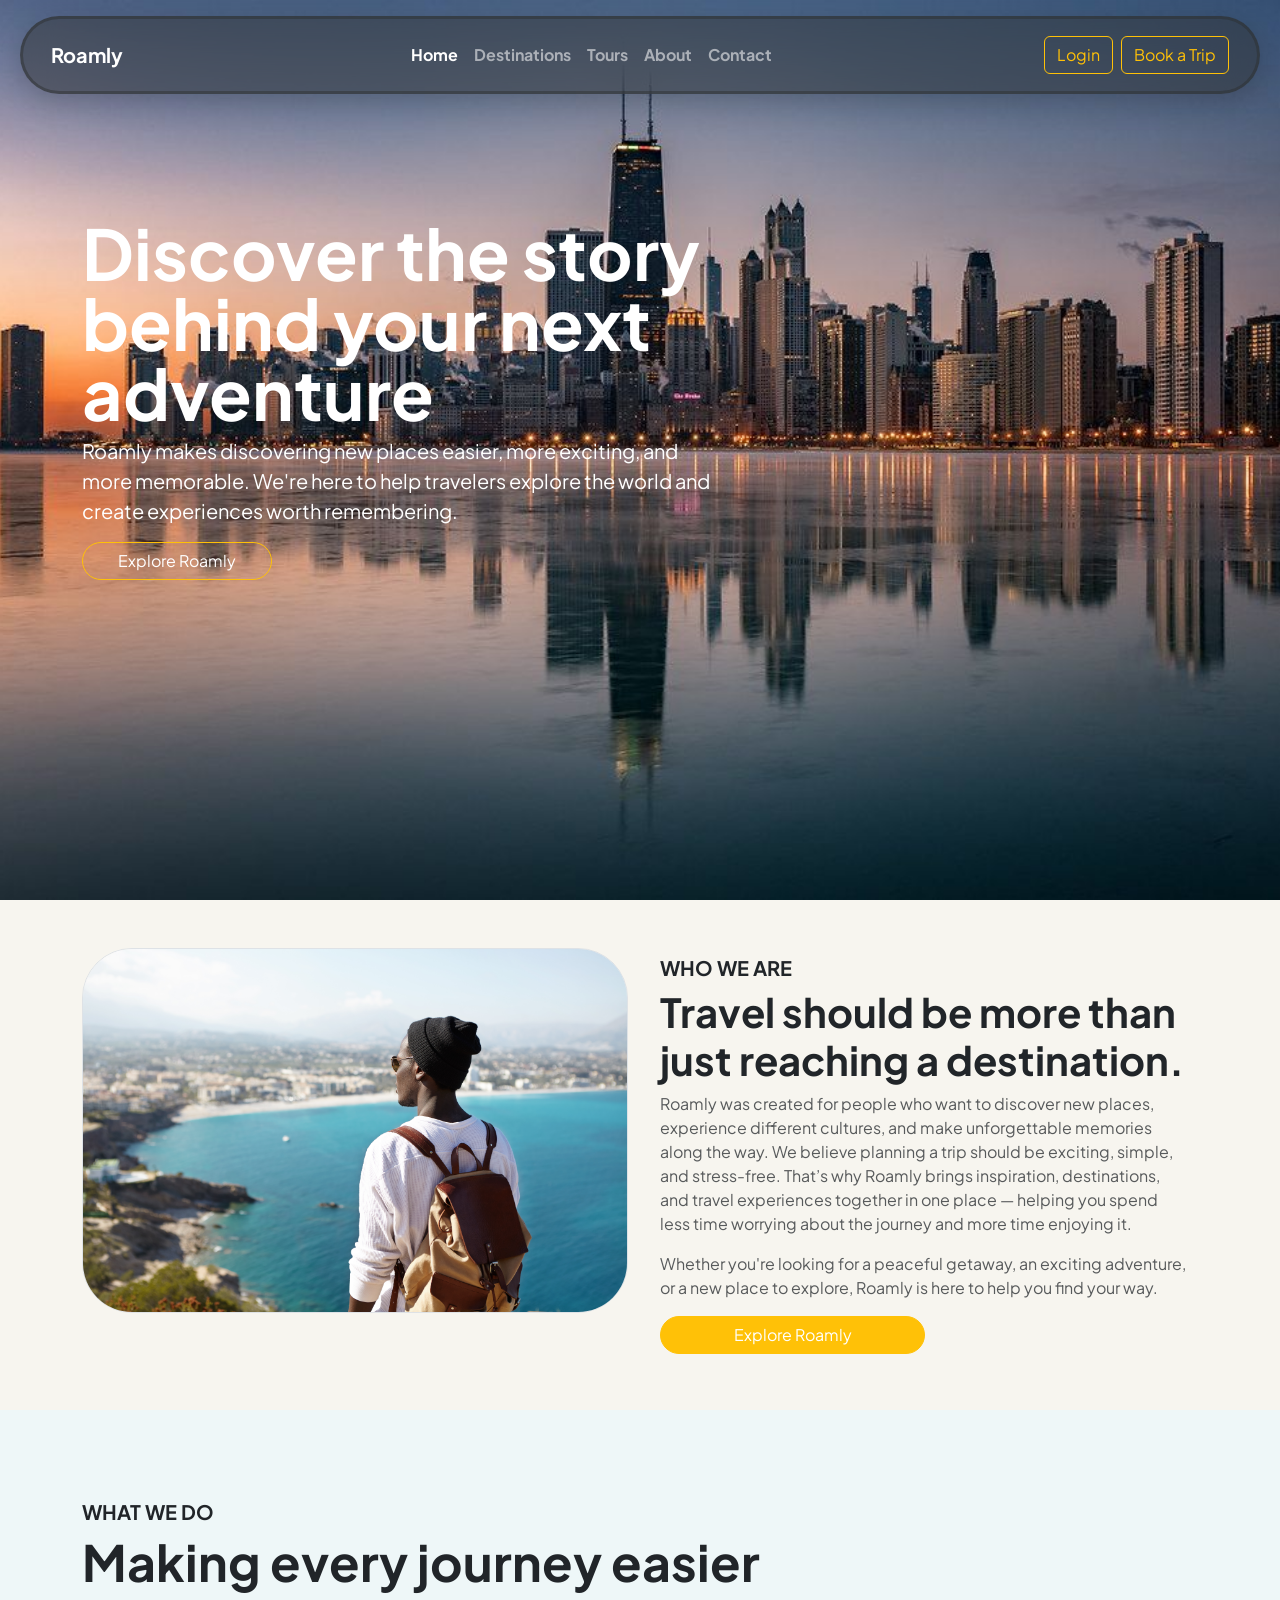
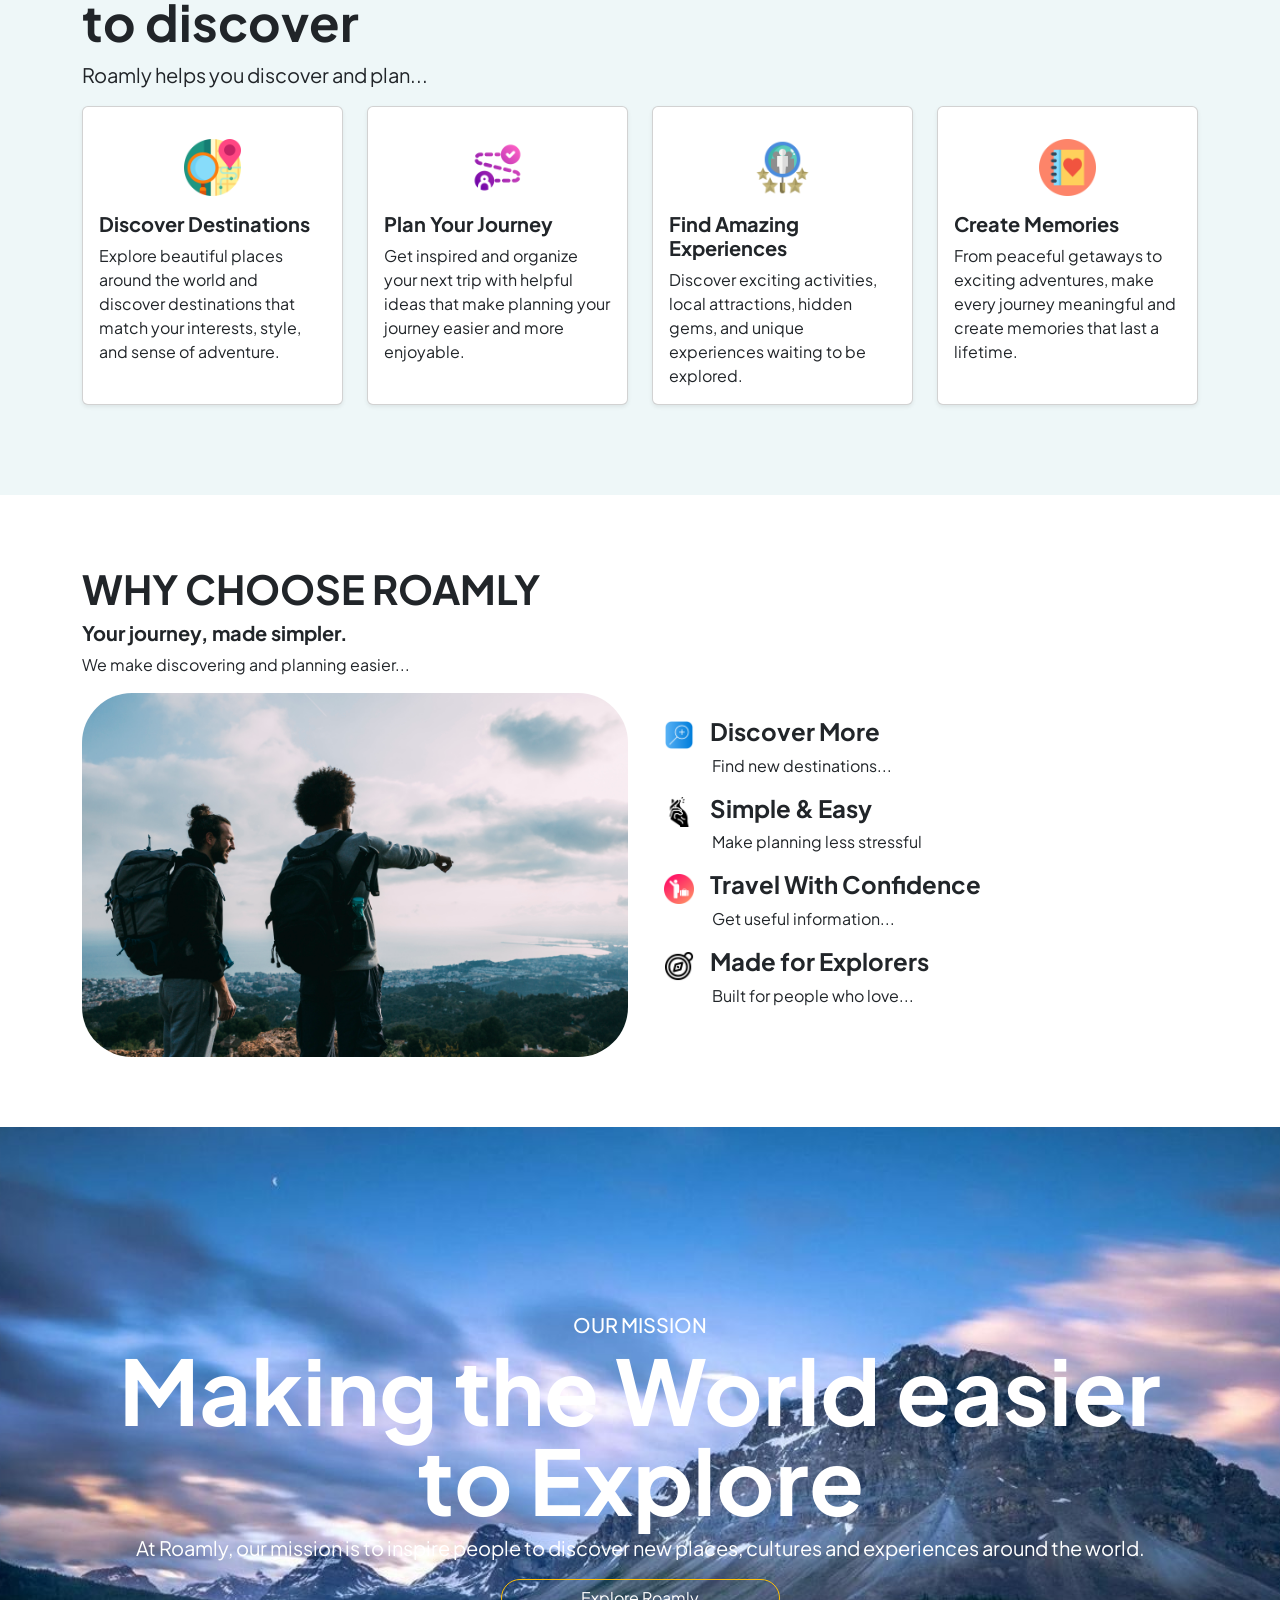
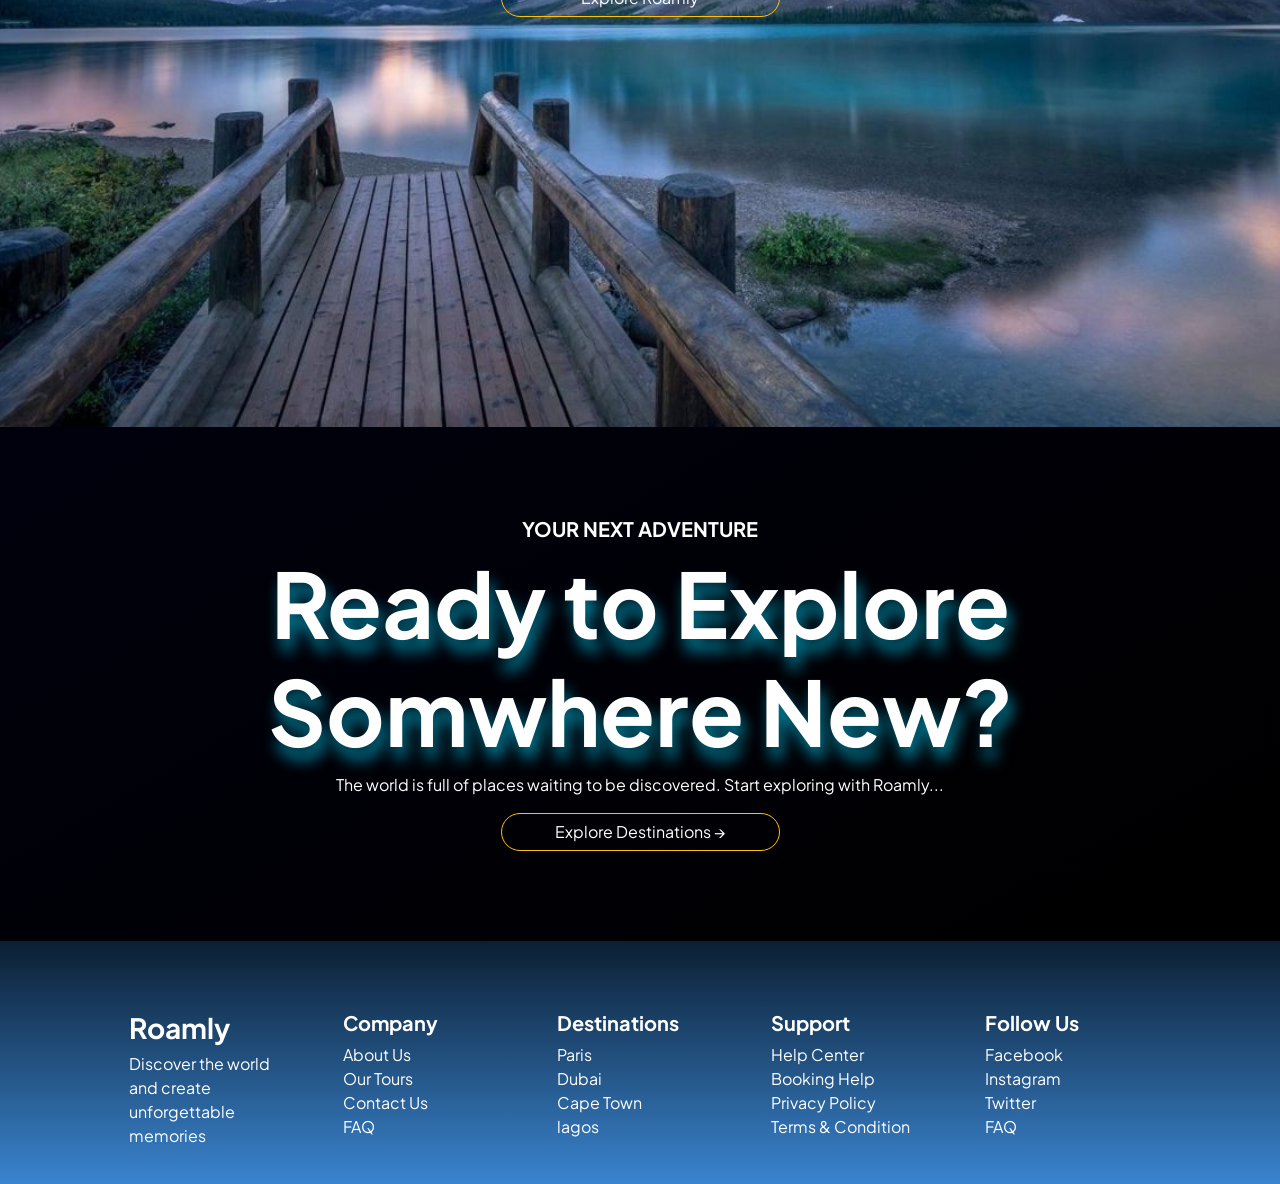
==== about.html @ cf3f0b81 "I am building Roamly" ====
<!doctype html>
<html lang="en">
  <head>
<meta charset="utf-8">
    <meta name="viewport" content="width=device-width, initial-scale=1">
    <link href="https://cdn.jsdelivr.net/npm/bootstrap@5.0.2/dist/css/bootstrap.min.css" rel="stylesheet" integrity="sha384-EVSTQN3/azprG1Anm3QDgpJLIm9Nao0Yz1ztcQTwFspd3yD65VohhpuuCOmLASjC" crossorigin="anonymous">
    <link href="https://fonts.googleapis.com/css2?family=Plus+Jakarta+Sans:wght@400;500;600;700;800&display=swap" rel="stylesheet">
    <link rel="stylesheet" href="https://cdn.jsdelivr.net/npm/bootstrap-icons@1.11.3/font/bootstrap-icons.min.css">
    <link rel="stylesheet" href="about.css">
    <title>Hello, world!</title>
  </head>
  <body>
   <nav class="navbar navbar-expand-lg navbar-dark fixed-top navbar-animate rounded-pill p-3 mt-3">
  <div class="container-fluid">
    <a class="navbar-brand fw-bold" href="index.html">Roamly</a>
    <button class="navbar-toggler" type="button" data-bs-toggle="collapse" data-bs-target="#navbarScroll" aria-controls="navbarScroll" aria-expanded="false" aria-label="Toggle navigation">
      <span class="navbar-toggler-icon"></span>
    </button>
    <div class="collapse navbar-collapse" id="navbarScroll">
      <ul class="navbar-nav mx-auto my-2 my-lg-0 navbar-nav-scroll" style="--bs-scroll-height: 100px;">
        <li class="nav-item">
          <a class="nav-link active fw-bold" aria-current="page" href="index.html">Home</a>
        </li>
        <li class="nav-item">
          <a class="nav-link fw-bold" href="destination.html">Destinations</a>
        </li>
         <li class="nav-item">
          <a class="nav-link fw-bold" href="tours.html">Tours</a>
        </li>
         <li class="nav-item">
          <a class="nav-link fw-bold" href="about.html">About</a>
        </li>
         <li class="nav-item">
          <a class="nav-link fw-bold" href="contact.html">Contact</a>
        </li>
      </ul>
      <form class="d-flex gap-2">
        <button class="btn btn-outline-warning" type="submit"><a href="login.html" class="text-decoration-none text-warning">Login</a></button>
        <button class="btn btn-outline-warning" type="submit"><a href="book.html" class="text-decoration-none text-warning">Book a Trip</a></button>
      </form>
    </div>
  </div>
</nav>

<main class="hero">
  <div class="container">
    <div class="row">
      <div class="col-lg-7">
        <div class="mt-5 hero-top">
          <h1 class="text-white fw-bold lh-1">Discover the story behind your next adventure</h1>
          <p class="fs-5 text-white">Roamly makes discovering new places easier, more exciting, and more memorable. We're here to help travelers 
            explore the world and create experiences worth remembering.</p>
          <button type="submit" class="btn rounded-pill text-white btn-outline-warning">Explore Roamly</button>
          </div>
      </div>
    </div>
  </div>
</main>

<section class="who">
<div class="container">
  <div class="row">
    <div class="col-lg-6 col-md-6 col-12">
      <div>
        <img src="images/ocean.jpg" alt="" srcset="" class="img-fluid mt-5 border">
      </div>
    </div>
    <div class="col-lg-6 col-md-6 col-12 py-5">
      <div class="p-2">
        <h5 class="fw-bold">WHO WE ARE</h5>
        <h1 class="fw-bold">Travel should be more than just reaching a destination.</h1>
        <p class="text-muted">Roamly was created for people who want to discover new places, experience different cultures, and make unforgettable memories along the way.
We believe planning a trip should be exciting, simple, and stress-free. That’s why Roamly brings inspiration, destinations, 
and travel experiences together in one place — helping you spend less time worrying about the journey and more time enjoying it.</p>
<p class="text-muted">Whether you're looking for a peaceful getaway, an exciting adventure, or a new place to explore, 
  Roamly is here to help you find your way.</p>
  <button type="button" class="btn rounded-pill bg-warning text-white w-50 btn-outline-warning">Explore Roamly</button>
      </div>
    </div>
  </div>
</div>
</section>


<section class="we">
<div class="container">
  <h5 class="fw-bold">WHAT WE DO</h5>
  <h1 class="fw-bold">Making every journey easier<br> to discover</h1>
  <p class="fs-5">Roamly helps you discover and plan...</p>
  <div class="row">
    <div class="col-lg-3 col-md-6 col-12">
       <div class="card h-100 shadow-sm">
      <div class="card-body">
        <div class="text-center fs-2">
          <img src="images/excursion_720107.png" alt="" srcset="" class="w-25 img-fluid m-3">
        </div>
        <h5 class="card-title fw-bold">Discover Destinations</h5>
        <p class="card-text">Explore beautiful places around the world and discover destinations that match your interests, style, and sense of adventure.</p>
      </div>
    </div>
    </div>
    <div class="col-lg-3 col-md-6 col-12">
       <div class="card h-100 shadow-sm">
      <div class="card-body">
        <div class="text-center fs-2">
          <img src="images/customer-journey_13975675.png" alt="" srcset="" class="w-25 img-fluid m-3">
        </div>
        <h5 class="card-title fw-bold">Plan Your Journey</h5>
        <p class="card-text">Get inspired and organize your next trip with helpful ideas that make planning your journey easier and more enjoyable.</p>
      </div>
    </div>
    </div>
    <div class="col-lg-3 col-md-6 col-12">
       <div class="card h-100 shadow-sm">
      <div class="card-body">
        <div class="text-center fs-2">
          <img src="images/market_14148813.png" alt="" srcset="" class="w-25 img-fluid m-3">
        </div>
        <h5 class="card-title fw-bold">Find Amazing Experiences</h5>
        <p class="card-text">Discover exciting activities, local attractions, hidden gems, and unique experiences waiting to be explored.</p>
      </div>
    </div>
    </div>
    <div class="col-lg-3 col-md-6 col-12">
       <div class="card h-100 shadow-sm">
      <div class="card-body">
        <div class="text-center fs-2">
          <img src="images/agenda_233920.png" alt="" srcset="" class="w-25 img-fluid m-3">
        </div>
        <h5 class="card-title fw-bold">Create Memories</h5>
        <p class="card-text">From peaceful getaways to exciting adventures, make every journey meaningful and create memories that last a lifetime.</p>
      </div>
    </div>
    </div>
  </div>
</div>
</section>


<section class="why">
<div class="container">
  <div class="text-left">
    <h1 class="fw-bold">WHY CHOOSE ROAMLY</h1>
    <h5 class="fs-5 fw-bold">Your journey, made simpler.</h5>
    <p>We make discovering and planning easier...</p>
  </div>
  <div class="row">
    <div class="col-lg-6 col-md-6 col-12 hike">
      <div>
        <img src="images/two-friends-hiking-together.jpg" alt="Travel Image" srcset="" class="img-fluid">
      </div>
    </div>
    <div class="col-lg-6 col-md-6 col-12 icon p-4">
      <div>
        <div>
          <div class="d-flex align-items-center gap-3">
            <img src="images/zoom_5956166.png" alt="" srcset="" class="img-fluid">
            <h4 class="fw-bold">Discover More</h4>
          </div>
          <p class="px-5">Find new destinations...</p>
        </div>
        <div>
          <div class="d-flex align-items-center gap-3">
            <img src="images/click_1093355.png" alt="" srcset="" class="img-fluid">
            <h4 class="fw-bold">Simple & Easy</h4>
          </div>
          <p class="px-5">Make planning less stressful</p>
        </div>
        <div>
          <div class="d-flex align-items-center gap-3">
            <img src="images/passenger_12315086.png" alt="" srcset="" class="img-fluid">
            <h4 class="fw-bold">Travel With Confidence</h4>
          </div>
          <p class="px-5">Get useful information...</p>
        </div>
        <div>
          <div class="d-flex align-items-center gap-3">
            <img src="images/compass_11941474.png" alt="" srcset="" class="img-fluid">
            <h4 class="fw-bold">Made for Explorers</h4>
          </div>
          <p class="px-5">Built for people who love...</p>
        </div>
      </div>
    </div>
  </div>
</div>
</section>


<section class="mission py-5">
  <div class="container py-5">
    <div class="text-center text-white mission-content">
  <h5>OUR MISSION</h5>
  <h1 class="fw-bold lh-1">Making the World easier to Explore</h1>
  <p class="fs-5">At Roamly, our mission is to inspire people
     to discover new places, cultures and experiences
     around the world.</p>
    <button type="submit" class="btn rounded-pill w-25 text-white btn-outline-warning">Explore Roamly</button>
</div>
  </div>
  </section>

  <section class="adventure">
<div class="container">
  <div class="adventure-content text-center">
    <h5 class="text-white fw-bold">YOUR NEXT ADVENTURE</h5>
    <h1 class="text-white fw-bold">Ready to Explore<br> Somwhere New?</h1>
    <p class="text-white">The world is full of places waiting to be discovered. Start exploring with Roamly...</p>
        <button type="submit" class="btn rounded-pill w-25 text-white btn-outline-warning">Explore Destinations →</button>
  </div>
</div>
  </section>

  <footer class="footer">
  <div class="container">
    <div class="row d-flex justify-content-center gap-4">
      <div class="col-lg-2 col-12">
        <div>
          <h3 class="fw-bold">Roamly</h3>
          <p>Discover the world and create unforgettable memories</p>
        </div>
      </div>
      <div class="col-lg-2 col-12">
        <div>
            <h5 class="fw-bold">Company</h5>
            <div>
              <ul class="list-unstyled">
                <li><a href="#" class="text-decoration-none text-white">About Us</a></li>
                <li><a href="#" class="text-decoration-none text-white">Our Tours</a></li>
                <li><a href="#" class="text-decoration-none text-white">Contact Us</a></li>
                <li><a href="#" class="text-decoration-none text-white">FAQ</a></li>
              </ul>
            </div>
        </div>
      </div>
      <div class="col-lg-2 col-12">
        <div>
          <h5 class="fw-bold">Destinations</h5>
           <div>
              <ul class="list-unstyled">
                <li><a href="#" class="text-decoration-none text-white">Paris</a></li>
                <li><a href="#" class="text-decoration-none text-white">Dubai</a></li>
                <li><a href="#" class="text-decoration-none text-white">Cape Town</a></li>
                <li><a href="#" class="text-decoration-none text-white">lagos</a></li>
              </ul>
            </div>
        </div>
      </div>
      <div class="col-lg-2 col-12">
        <div>
          <h5 class="fw-bold">Support</h5>
           <div>
              <ul class="list-unstyled">
                <li><a href="#" class="text-decoration-none text-white">Help Center</a></li>
                <li><a href="#" class="text-decoration-none text-white">Booking Help</a></li>
                <li><a href="#" class="text-decoration-none text-white">Privacy Policy</a></li>
                <li><a href="#" class="text-decoration-none text-white">Terms & Condition</a></li>
              </ul>
            </div>
        </div>
      </div>
      <div class="col-lg-2 col-12">
        <div>
          <h5 class="fw-bold">Follow Us</h5>
           <div>
              <ul class="list-unstyled">
                <li><a href="#" class="text-decoration-none text-white">Facebook</a></li>
                <li><a href="#" class="text-decoration-none text-white">Instagram</a></li>
                <li><a href="#" class="text-decoration-none text-white">Twitter</a></li>
                <li><a href="#" class="text-decoration-none text-white">FAQ</a></li>
              </ul>
            </div>
        </div>
      </div>
    </div>
  </div>
</footer>

    <script src="https://cdn.jsdelivr.net/npm/bootstrap@5.0.2/dist/js/bootstrap.bundle.min.js" integrity="sha384-MrcW6ZMFYlzcLA8Nl+NtUVF0sA7MsXsP1UyJoMp4YLEuNSfAP+JcXn/tWtIaxVXM" crossorigin="anonymous"></script>

  </body>
</html>
---- about.css ----
* {
    margin: 0;
    padding: 0;
    box-sizing: border-box;
    font-family: "Plus Jakarta Sans", sans-serif;
}
.navbar {
    right: 20px;
    left: 20px;
    background-color: rgba(45, 47, 48, 0.475);
    backdrop-filter: blur(20px);
    filter: contrast(50px);
    box-shadow: 0 8px 30px rgba(0, 0, 0, 0.2);
    border: 3px solid rgba(45, 47, 48, 0.475);
}
.navbar .nav-link:hover {
    color: #ffc107 !important;
    transform: scale(1.05);
}
.navbar .navbar-brand:hover {
    color: #ffc107 !important;
    transform: scale(1.05);
}
.navbar .btn:hover {
    transform: translateY(-8px);
}
.navbar .btn {
    transition: all 3s ease;
}
.hero {
    background-image: url(images/for.jpg);
    background-position: center;
    background-repeat: no-repeat;
    background-size: cover;
    object-fit: cover;
    height: 100vh;;
}
.hero h1 {
    font-size: 70px;
}
.hero-top {
    padding-top: 170px;
}
.hero .btn {
    width: 190px;
}
.who {
    background: #F7F5EF;
background: linear-gradient(330deg, rgba(247, 245, 239, 1) 3%, rgba(247, 245, 239, 1) 64%, rgba(247, 245, 239, 1) 100%);
}
.who img {
    border-radius: 50px;
}
.who img:hover {
    filter: sepia(2);
    transition: all 3s ease;
}
.we {
padding: 90px 0px;
background: #EEF7F8;
background: linear-gradient(330deg, rgba(238, 247, 248, 1) 3%, rgba(238, 247, 248, 1) 100%);
}
.we img:hover {
    filter: grayscale(1);
    transition: all 2s ease;
}
.we h1 {
    font-size: 50px;
}
.why {
    padding: 70px 0px;
}
.icon img {
    width: auto;
    height: 30px;
}
.icon img:hover {
    filter: grayscale(1);
    transition: all 2s ease;
}
.hike img {
    border-radius: 50px;
}
.mission {
     background-image: url(images/mission.jpg);
    background-position: center;
    background-repeat: no-repeat;
    background-size: cover;
    object-fit: cover;
    height: 100vh;
}
.mission h1 {
    font-size: 90px;
}
 
.mission-content {
    padding-top: 90px;
}
.adventure {
 background: #000000;
background: linear-gradient(330deg, rgba(0, 0, 0, 1) 0%, rgba(0, 1, 13, 1) 100%);;
}
.adventure-content {
    padding: 90px 0px;
}
.adventure h1 {
    font-size: 90px;
     text-shadow: 4px 12px 15px rgba(0, 180, 216, 0.7);
}
.footer {
   padding: 70px 0 20px;
   background: #3a84cf;
background: linear-gradient(0deg, rgba(58, 132, 207, 1) 0%, rgba(11, 31, 51, 1) 100%);
color: #FFFFFF;
}
.footer a:hover {
    color: white;
}
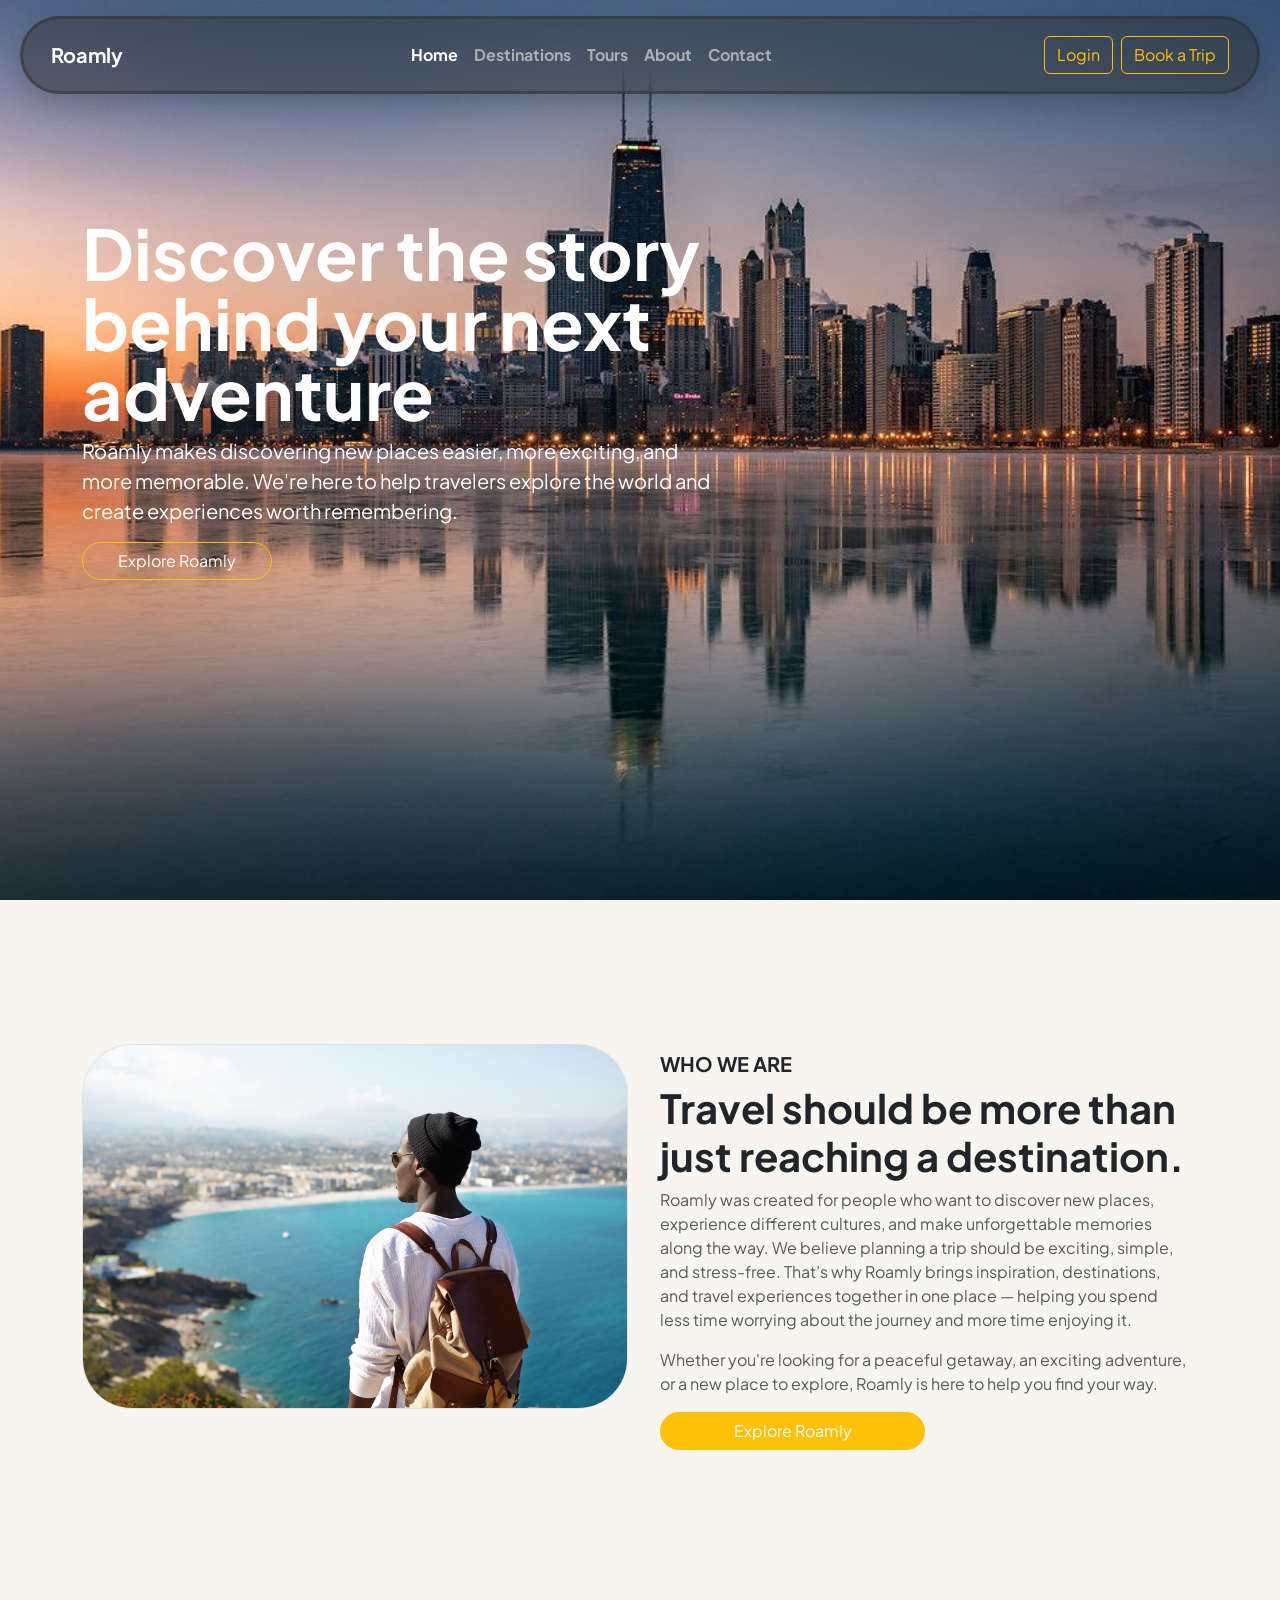
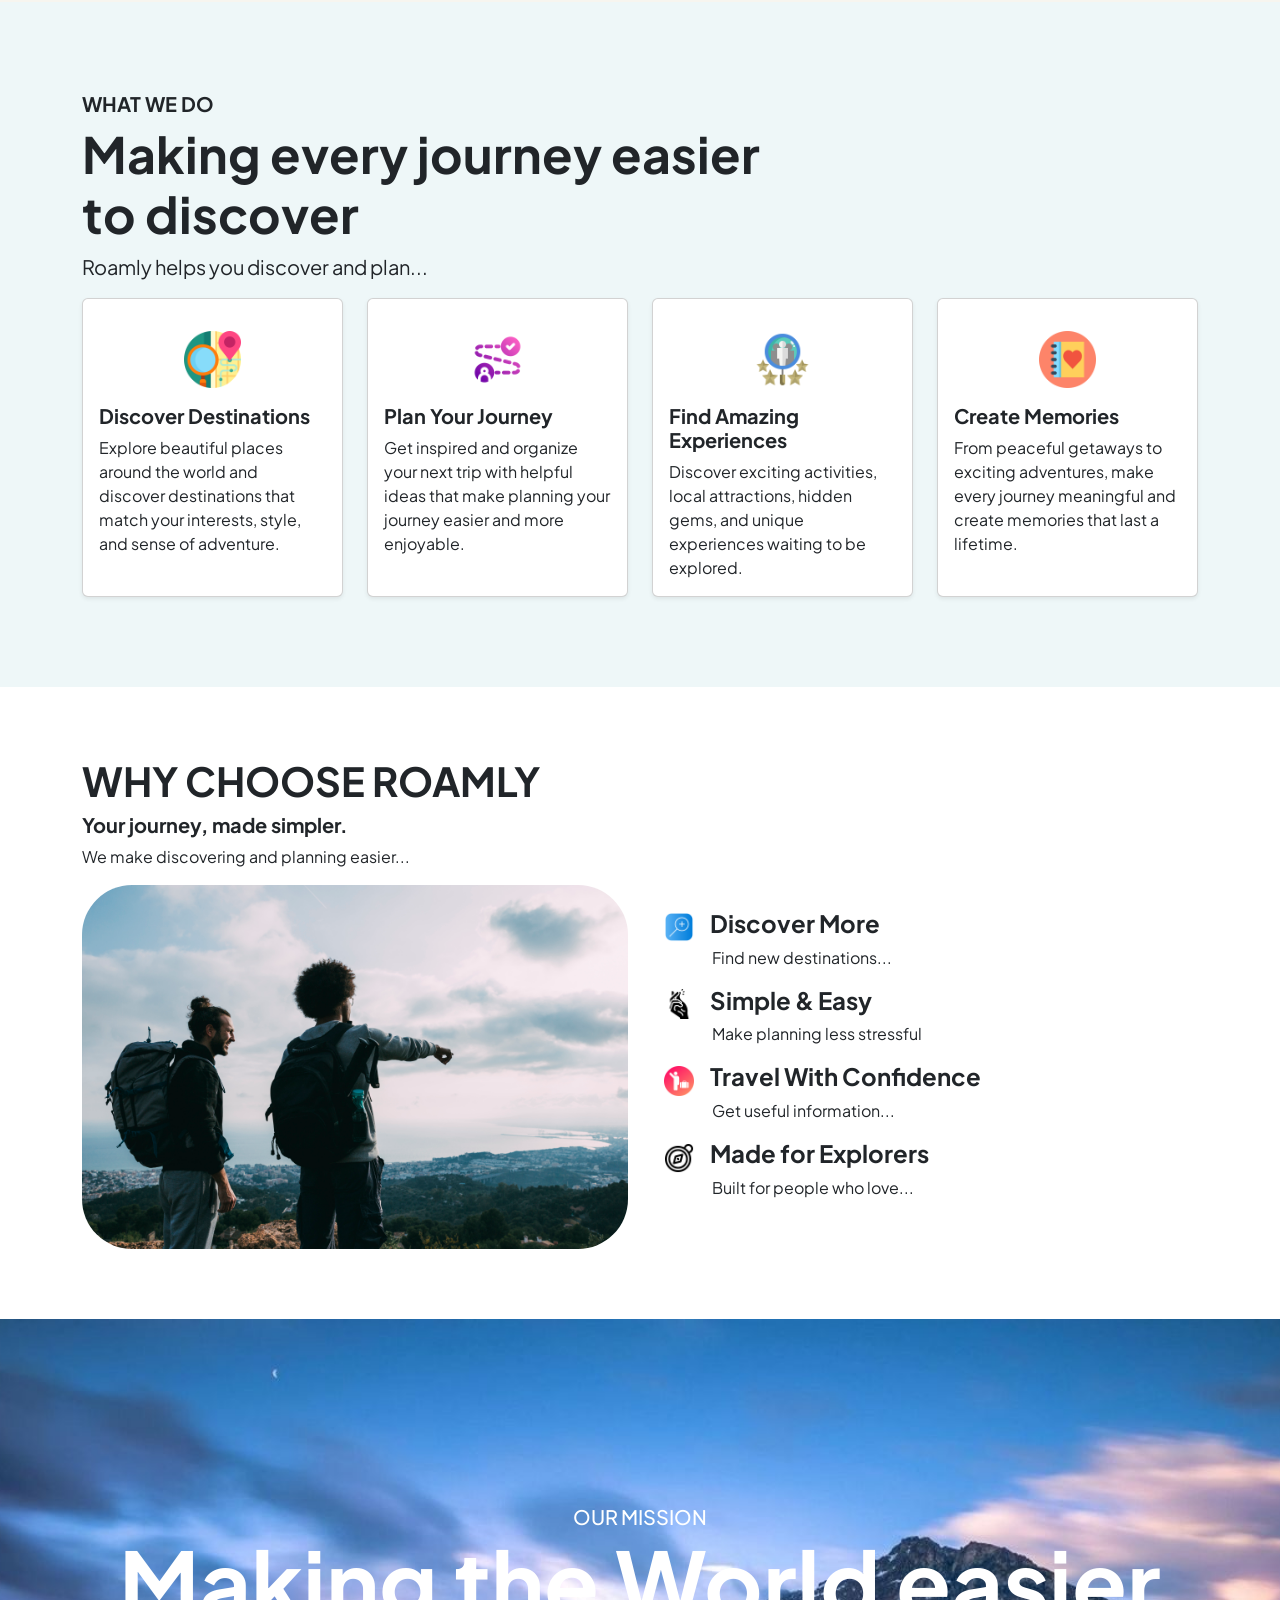
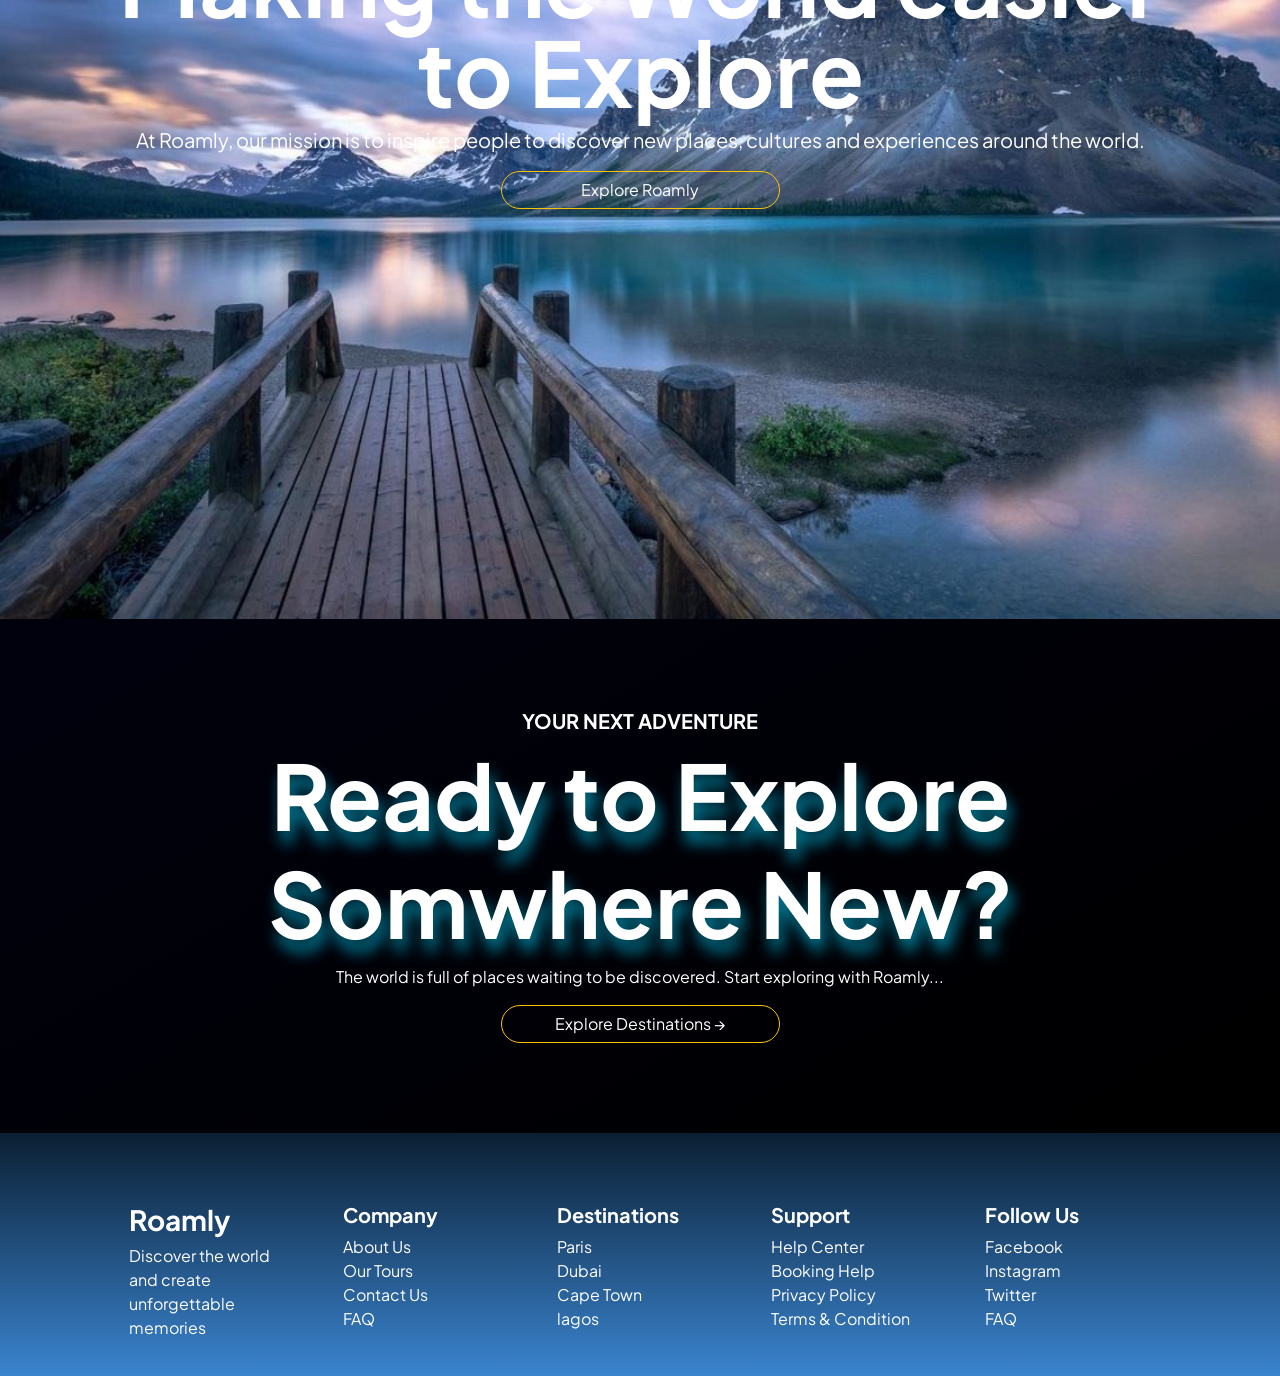
==== commit c7025f7b: "I am building Roamly" ====
--- a/about.html
+++ b/about.html
@@ -45,7 +45,7 @@
 <main class="hero">
   <div class="container">
     <div class="row">
-      <div class="col-lg-7">
+      <div class="col-lg-7 col-6">
         <div class="mt-5 hero-top">
           <h1 class="text-white fw-bold lh-1">Discover the story behind your next adventure</h1>
           <p class="fs-5 text-white">Roamly makes discovering new places easier, more exciting, and more memorable. We're here to help travelers 
@@ -57,8 +57,8 @@
   </div>
 </main>
 
-<section class="who">
-<div class="container">
+<section class="who py-5">
+<div class="container py-5">
   <div class="row">
     <div class="col-lg-6 col-md-6 col-12">
       <div>
@@ -214,13 +214,13 @@
   <footer class="footer">
   <div class="container">
     <div class="row d-flex justify-content-center gap-4">
-      <div class="col-lg-2 col-12">
+      <div class="col-lg-2 col-5 col-md-3">
         <div>
           <h3 class="fw-bold">Roamly</h3>
           <p>Discover the world and create unforgettable memories</p>
         </div>
       </div>
-      <div class="col-lg-2 col-12">
+      <div class="col-lg-2 col-5 col-md-3">
         <div>
             <h5 class="fw-bold">Company</h5>
             <div>
@@ -233,7 +233,7 @@
             </div>
         </div>
       </div>
-      <div class="col-lg-2 col-12">
+      <div class="col-lg-2 col-5 col-md-3">
         <div>
           <h5 class="fw-bold">Destinations</h5>
            <div>
@@ -246,7 +246,7 @@
             </div>
         </div>
       </div>
-      <div class="col-lg-2 col-12">
+      <div class="col-lg-2 col-5 col-md-3">
         <div>
           <h5 class="fw-bold">Support</h5>
            <div>
@@ -259,7 +259,7 @@
             </div>
         </div>
       </div>
-      <div class="col-lg-2 col-12">
+      <div class="col-lg-2 col-5 col-md-3">
         <div>
           <h5 class="fw-bold">Follow Us</h5>
            <div>
--- a/about.css
+++ b/about.css
@@ -3,6 +3,15 @@
     padding: 0;
     box-sizing: border-box;
     font-family: "Plus Jakarta Sans", sans-serif;
+}
+html, body {
+    overflow-x: hidden;
+    width: 100%;
+}
+@media (max-width: 576px) {
+    .navbar {
+        border-radius: 0 !important;
+    }
 }
 .navbar {
     right: 20px;
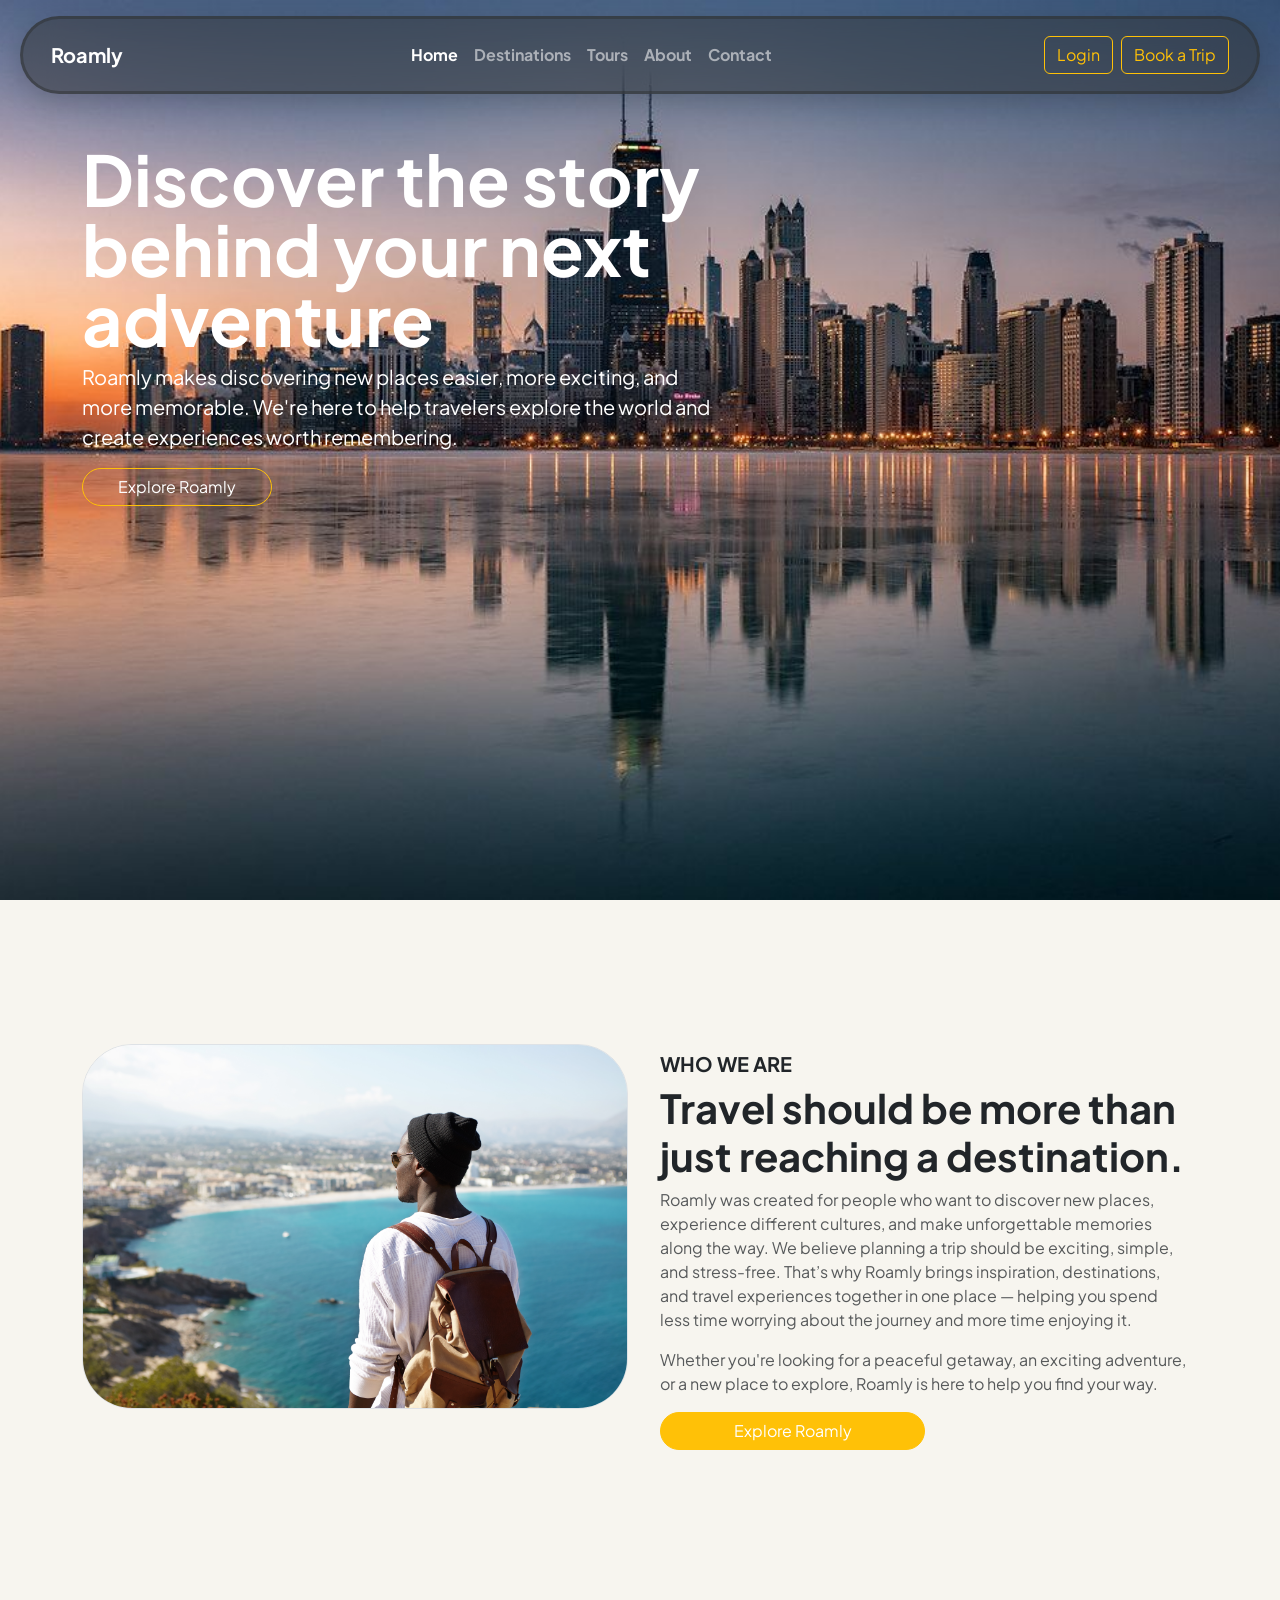
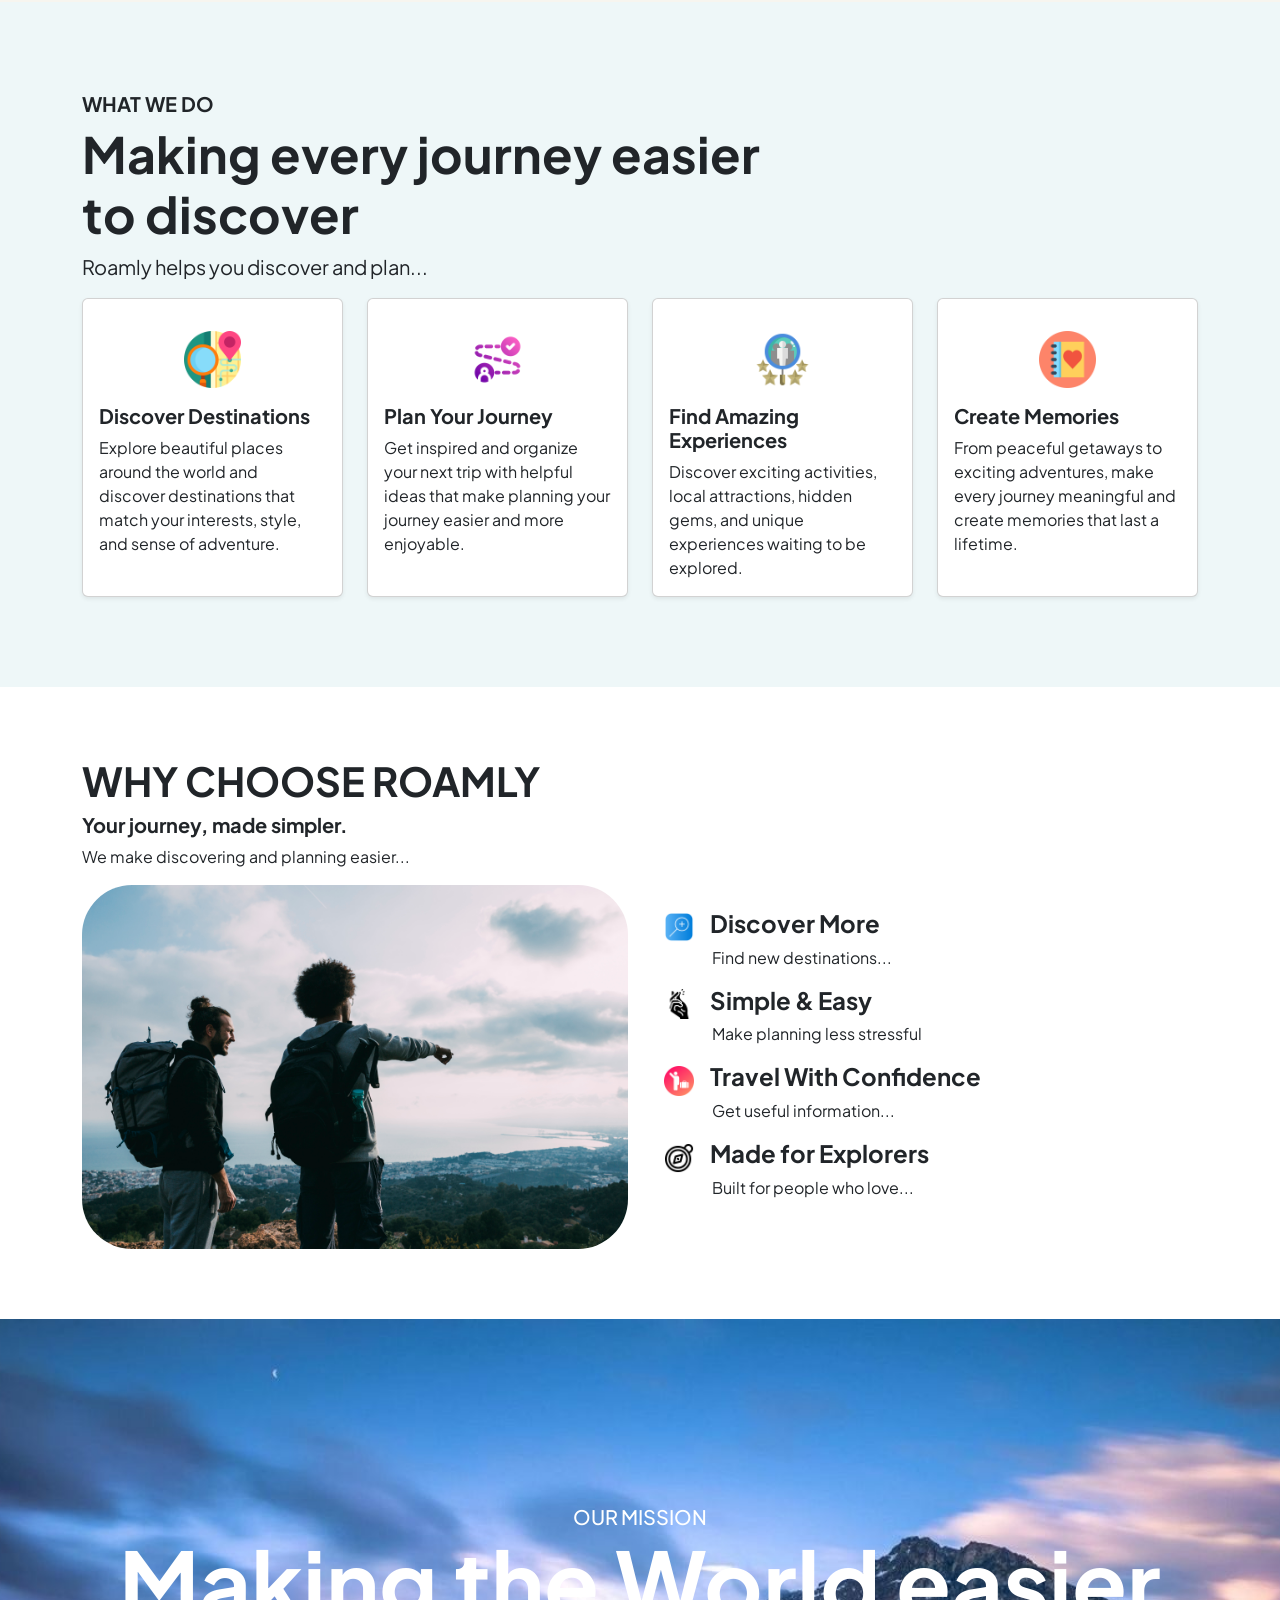
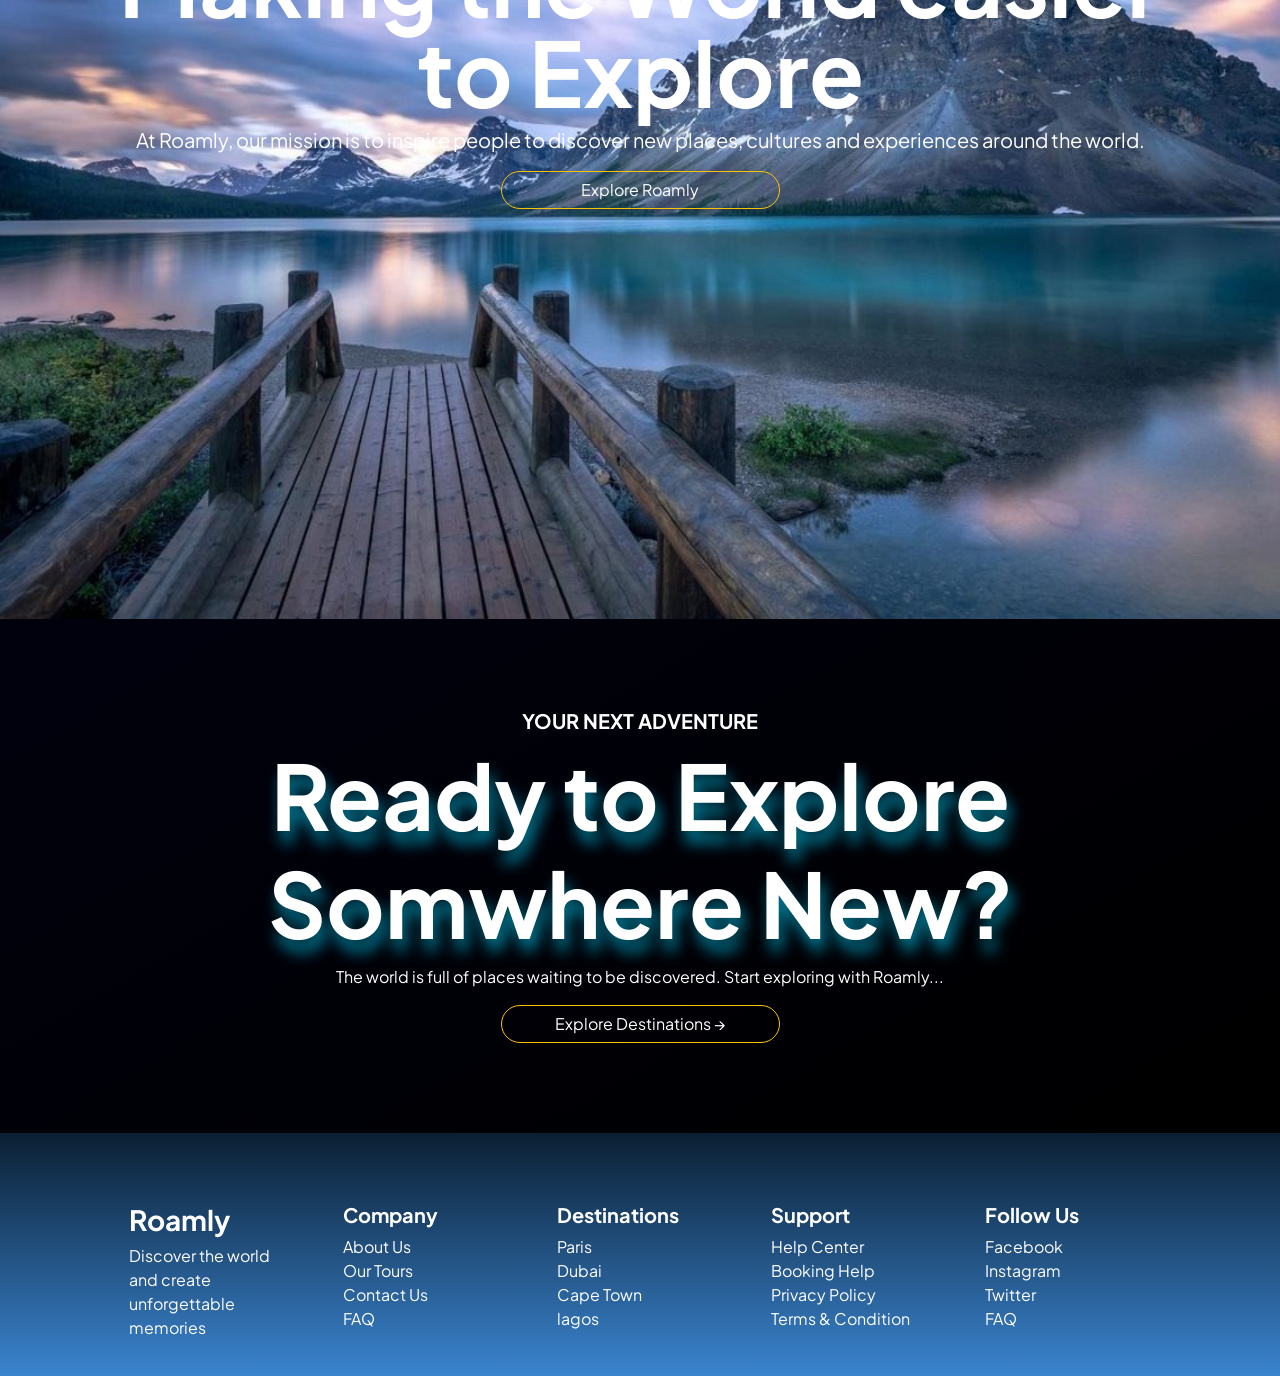
==== commit ec791063: "I am building Roamly" ====
--- a/about.html
+++ b/about.html
@@ -42,10 +42,10 @@
   </div>
 </nav>
 
-<main class="hero">
-  <div class="container">
+<main class="hero py-5">
+  <div class="container py-5">
     <div class="row">
-      <div class="col-lg-7 col-6">
+      <div class="col-lg-7 col-sm-6">
         <div class="mt-5 hero-top">
           <h1 class="text-white fw-bold lh-1">Discover the story behind your next adventure</h1>
           <p class="fs-5 text-white">Roamly makes discovering new places easier, more exciting, and more memorable. We're here to help travelers 
--- a/about.css
+++ b/about.css
@@ -47,9 +47,7 @@
 .hero h1 {
     font-size: 70px;
 }
-.hero-top {
-    padding-top: 170px;
-}
+
 .hero .btn {
     width: 190px;
 }
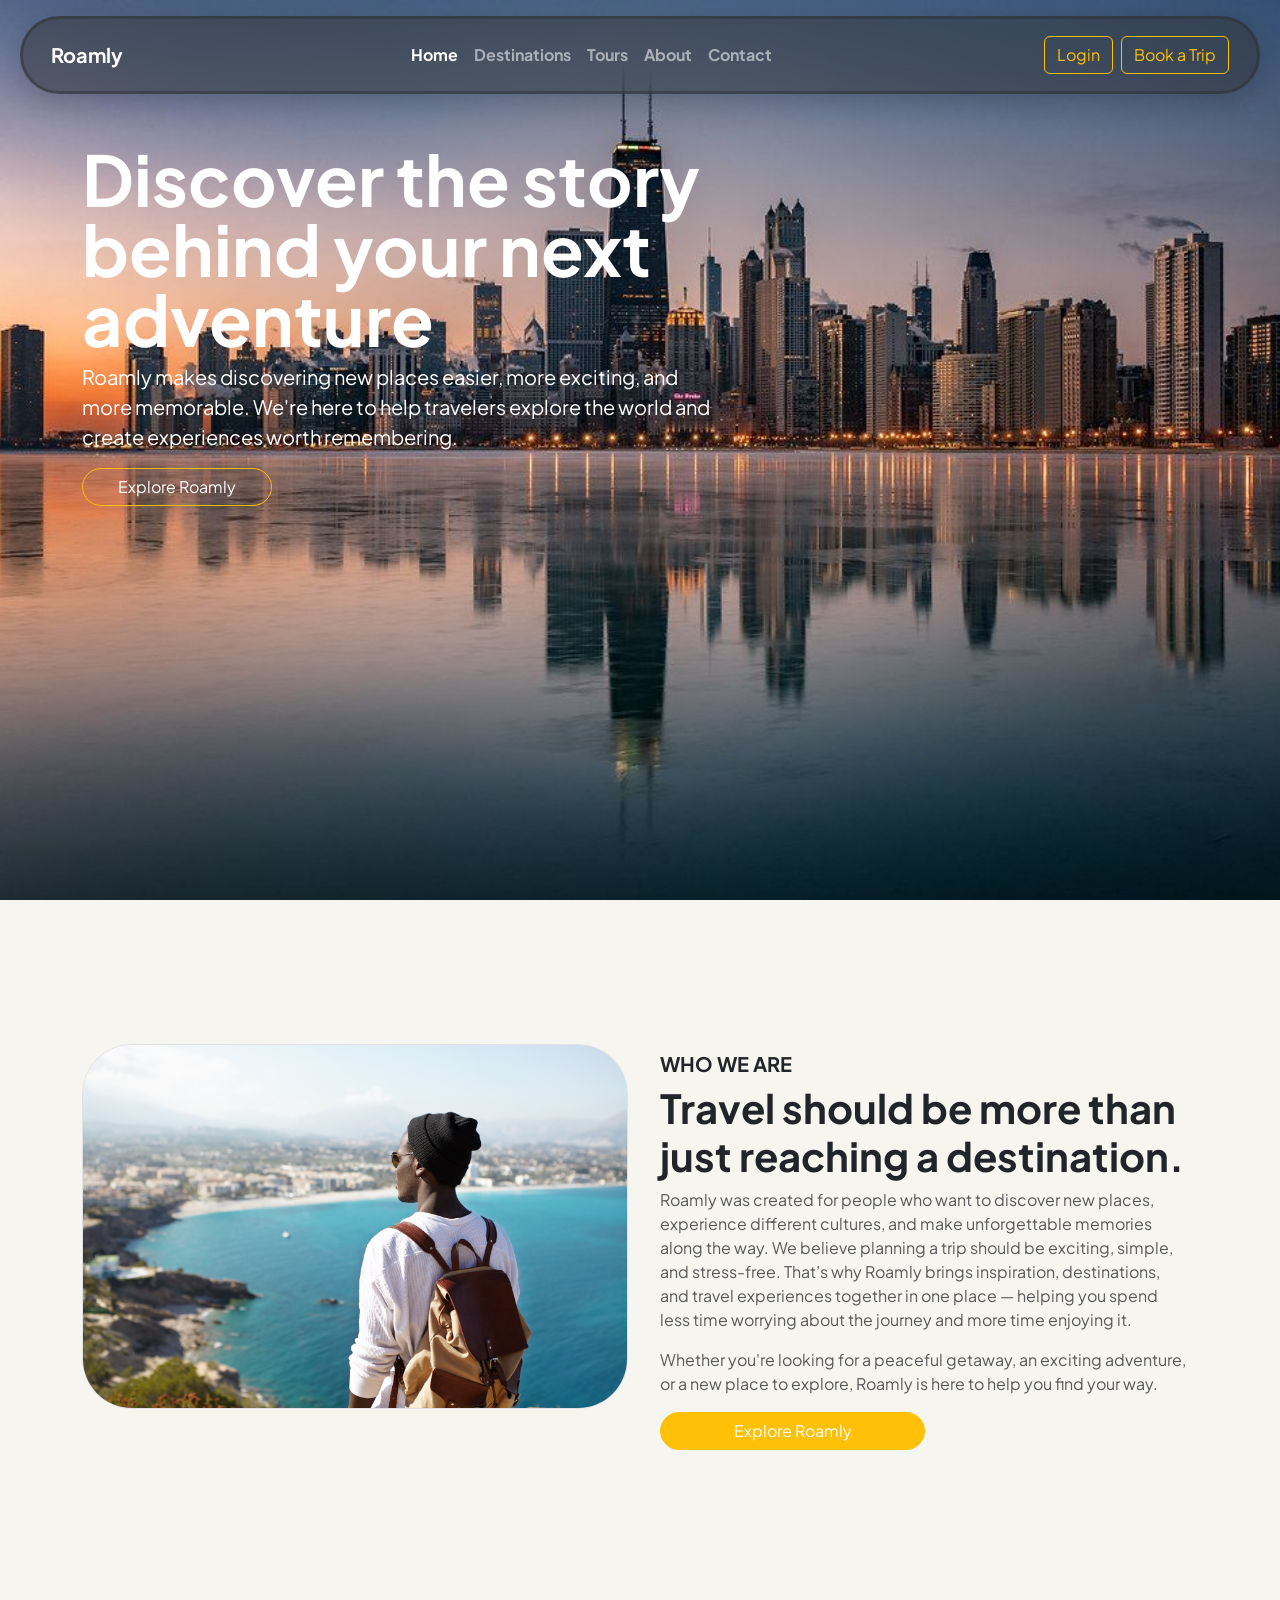
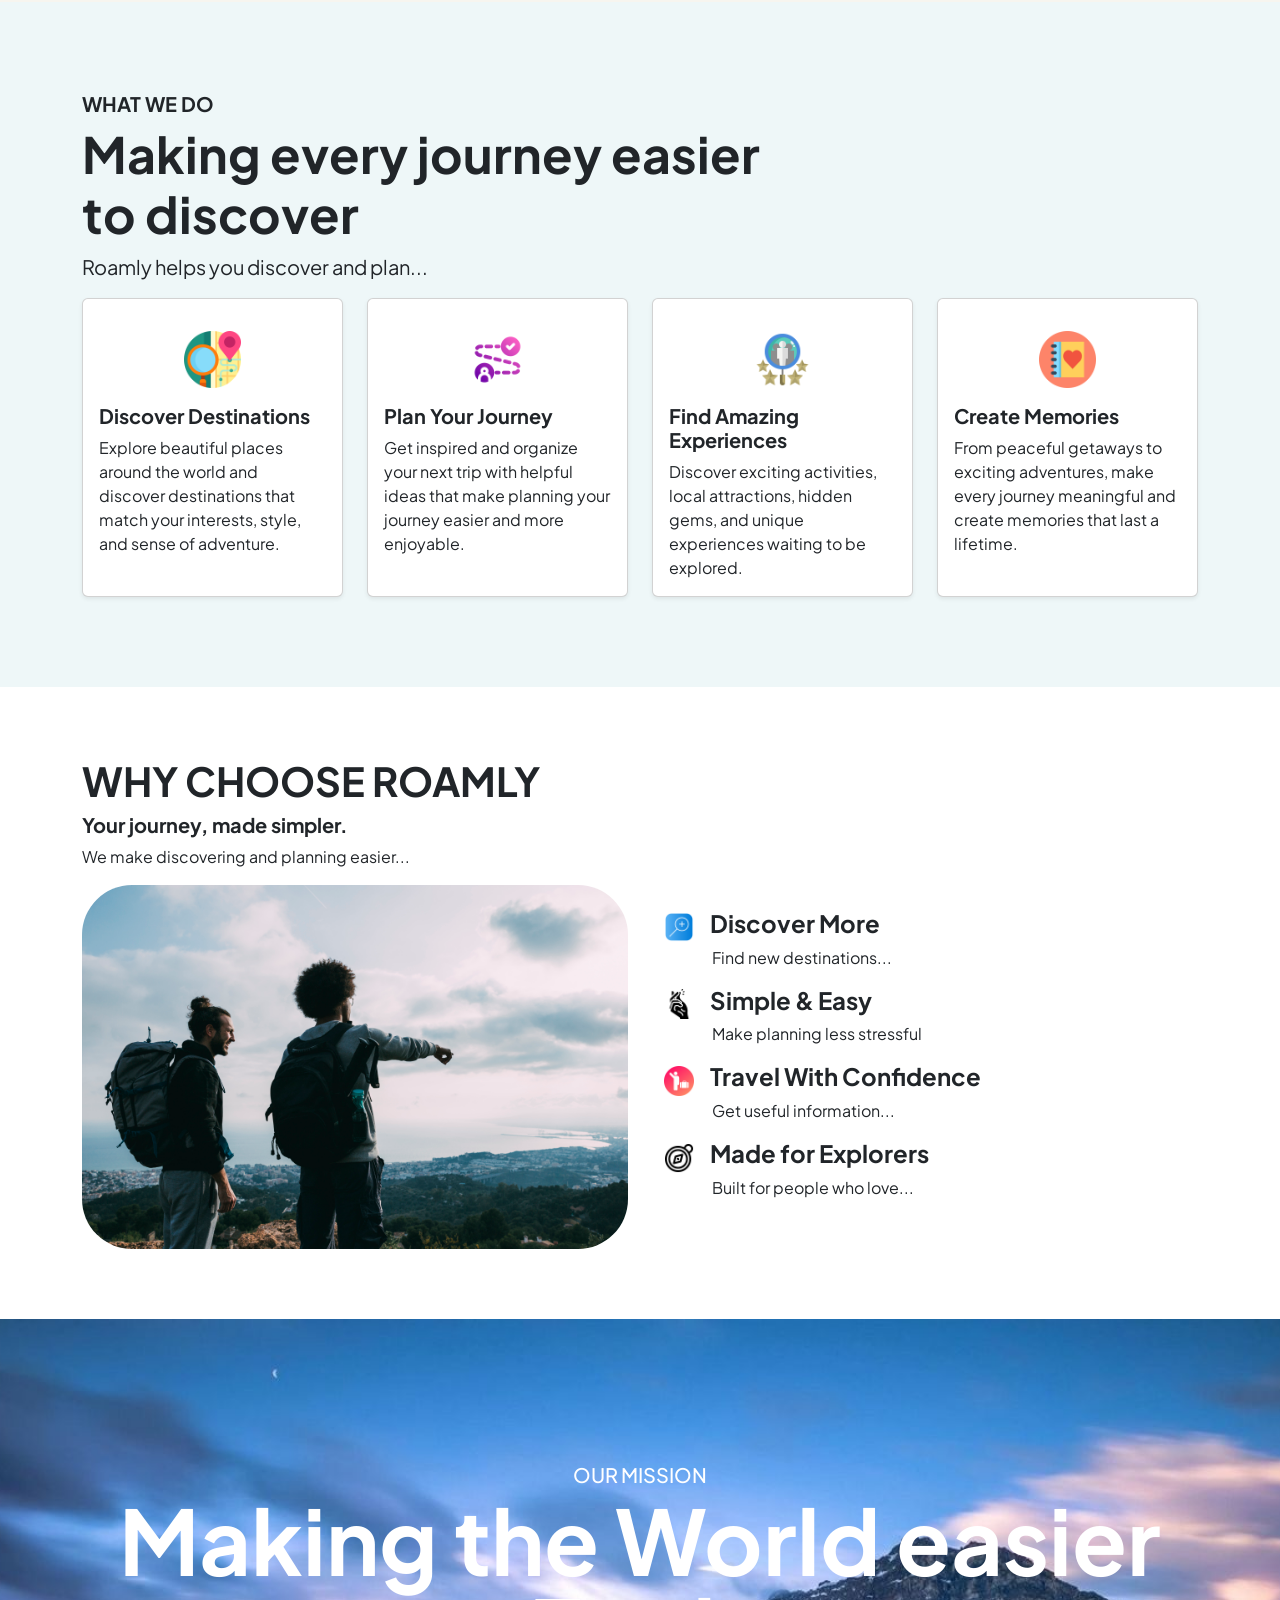
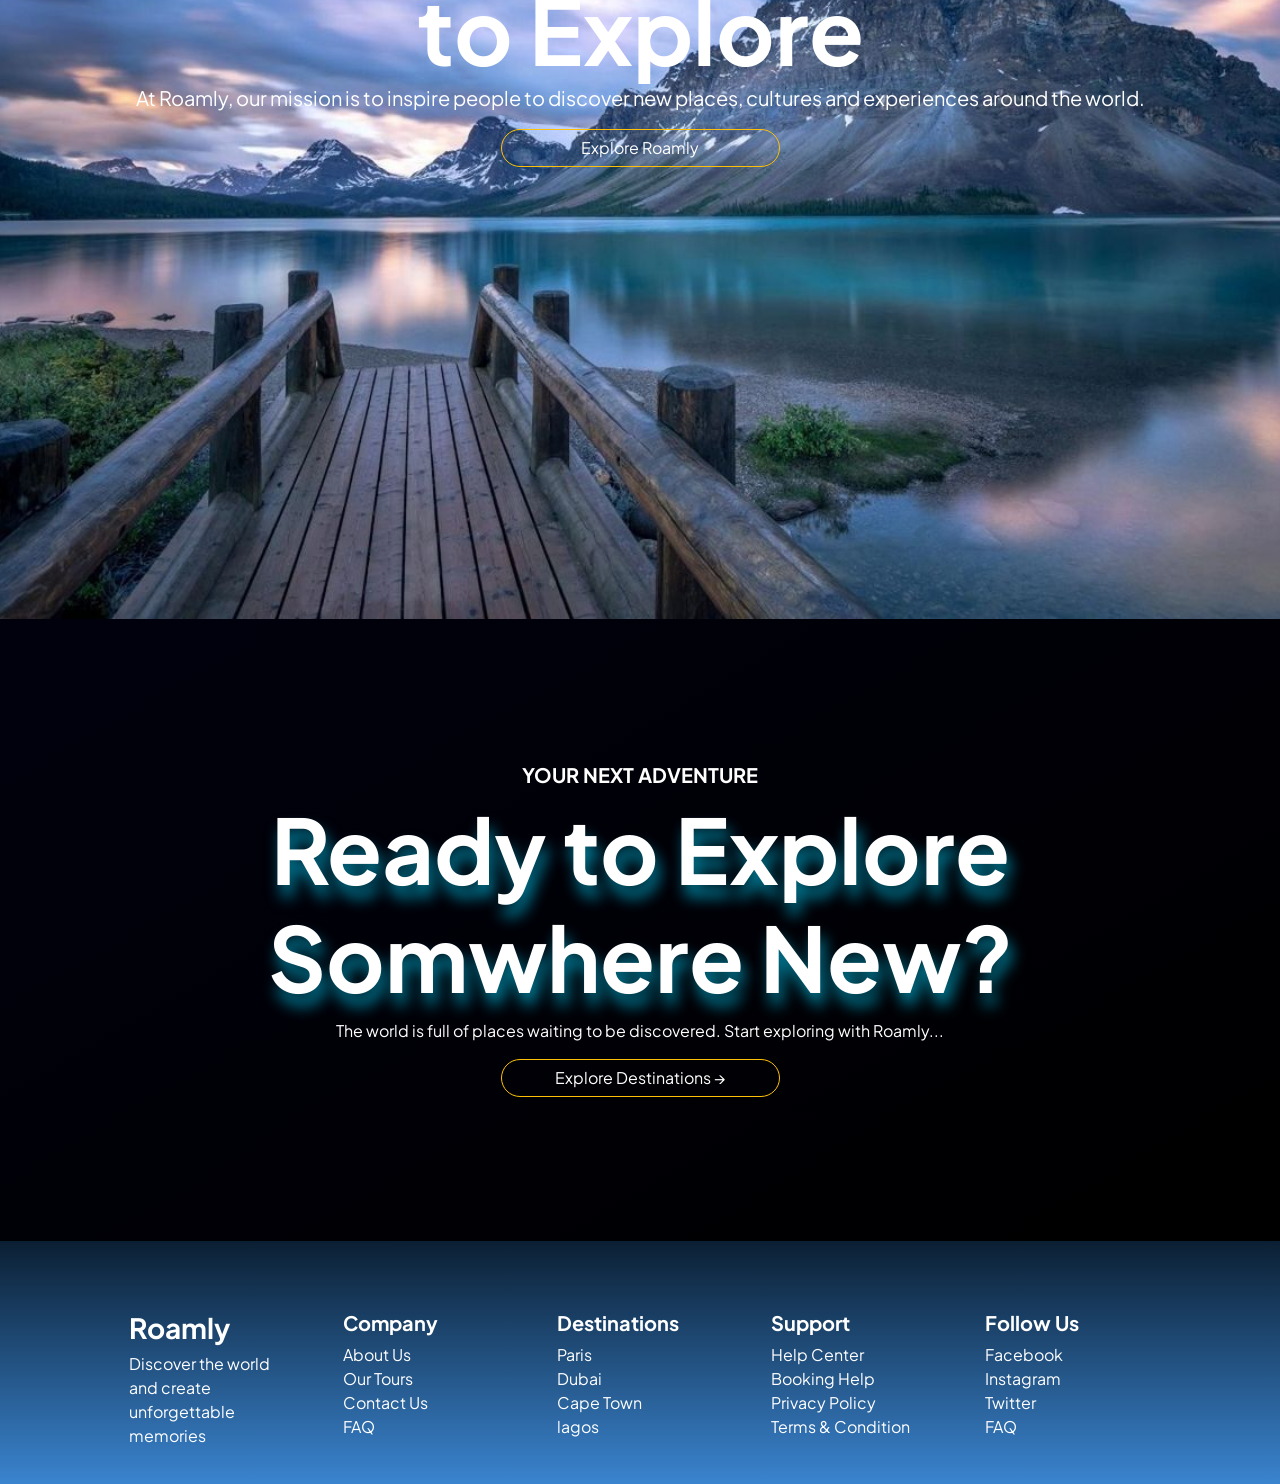
==== commit 608a02b8: "I am building Roamly" ====
--- a/about.html
+++ b/about.html
@@ -189,7 +189,7 @@
 
 <section class="mission py-5">
   <div class="container py-5">
-    <div class="text-center text-white mission-content">
+    <div class="text-center text-white mission-content py-5">
   <h5>OUR MISSION</h5>
   <h1 class="fw-bold lh-1">Making the World easier to Explore</h1>
   <p class="fs-5">At Roamly, our mission is to inspire people
@@ -200,9 +200,9 @@
   </div>
   </section>
 
-  <section class="adventure">
-<div class="container">
-  <div class="adventure-content text-center">
+  <section class="adventure py-5">
+<div class="container py-5">
+  <div class="adventure-content text-center py-5">
     <h5 class="text-white fw-bold">YOUR NEXT ADVENTURE</h5>
     <h1 class="text-white fw-bold">Ready to Explore<br> Somwhere New?</h1>
     <p class="text-white">The world is full of places waiting to be discovered. Start exploring with Roamly...</p>
--- a/about.css
+++ b/about.css
@@ -99,17 +99,11 @@
 .mission h1 {
     font-size: 90px;
 }
- 
-.mission-content {
-    padding-top: 90px;
-}
 .adventure {
  background: #000000;
 background: linear-gradient(330deg, rgba(0, 0, 0, 1) 0%, rgba(0, 1, 13, 1) 100%);;
 }
-.adventure-content {
-    padding: 90px 0px;
-}
+
 .adventure h1 {
     font-size: 90px;
      text-shadow: 4px 12px 15px rgba(0, 180, 216, 0.7);
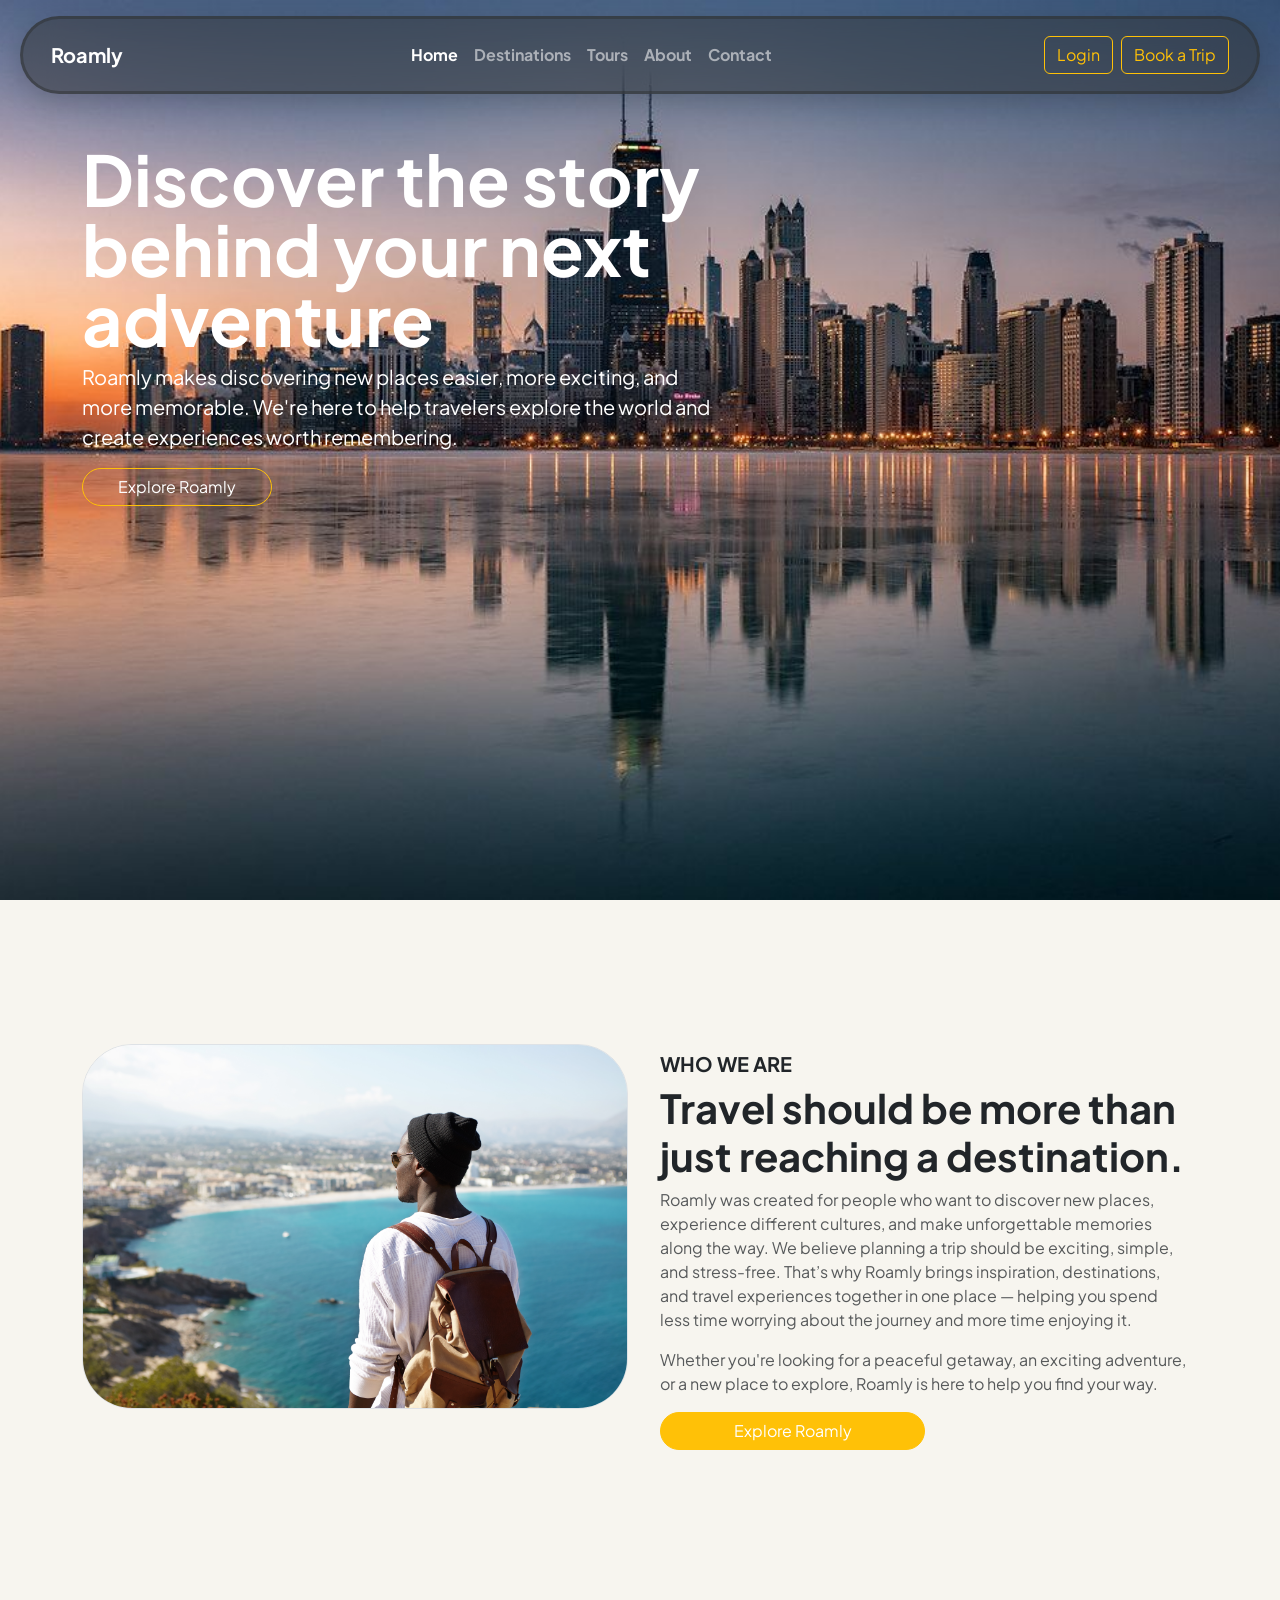
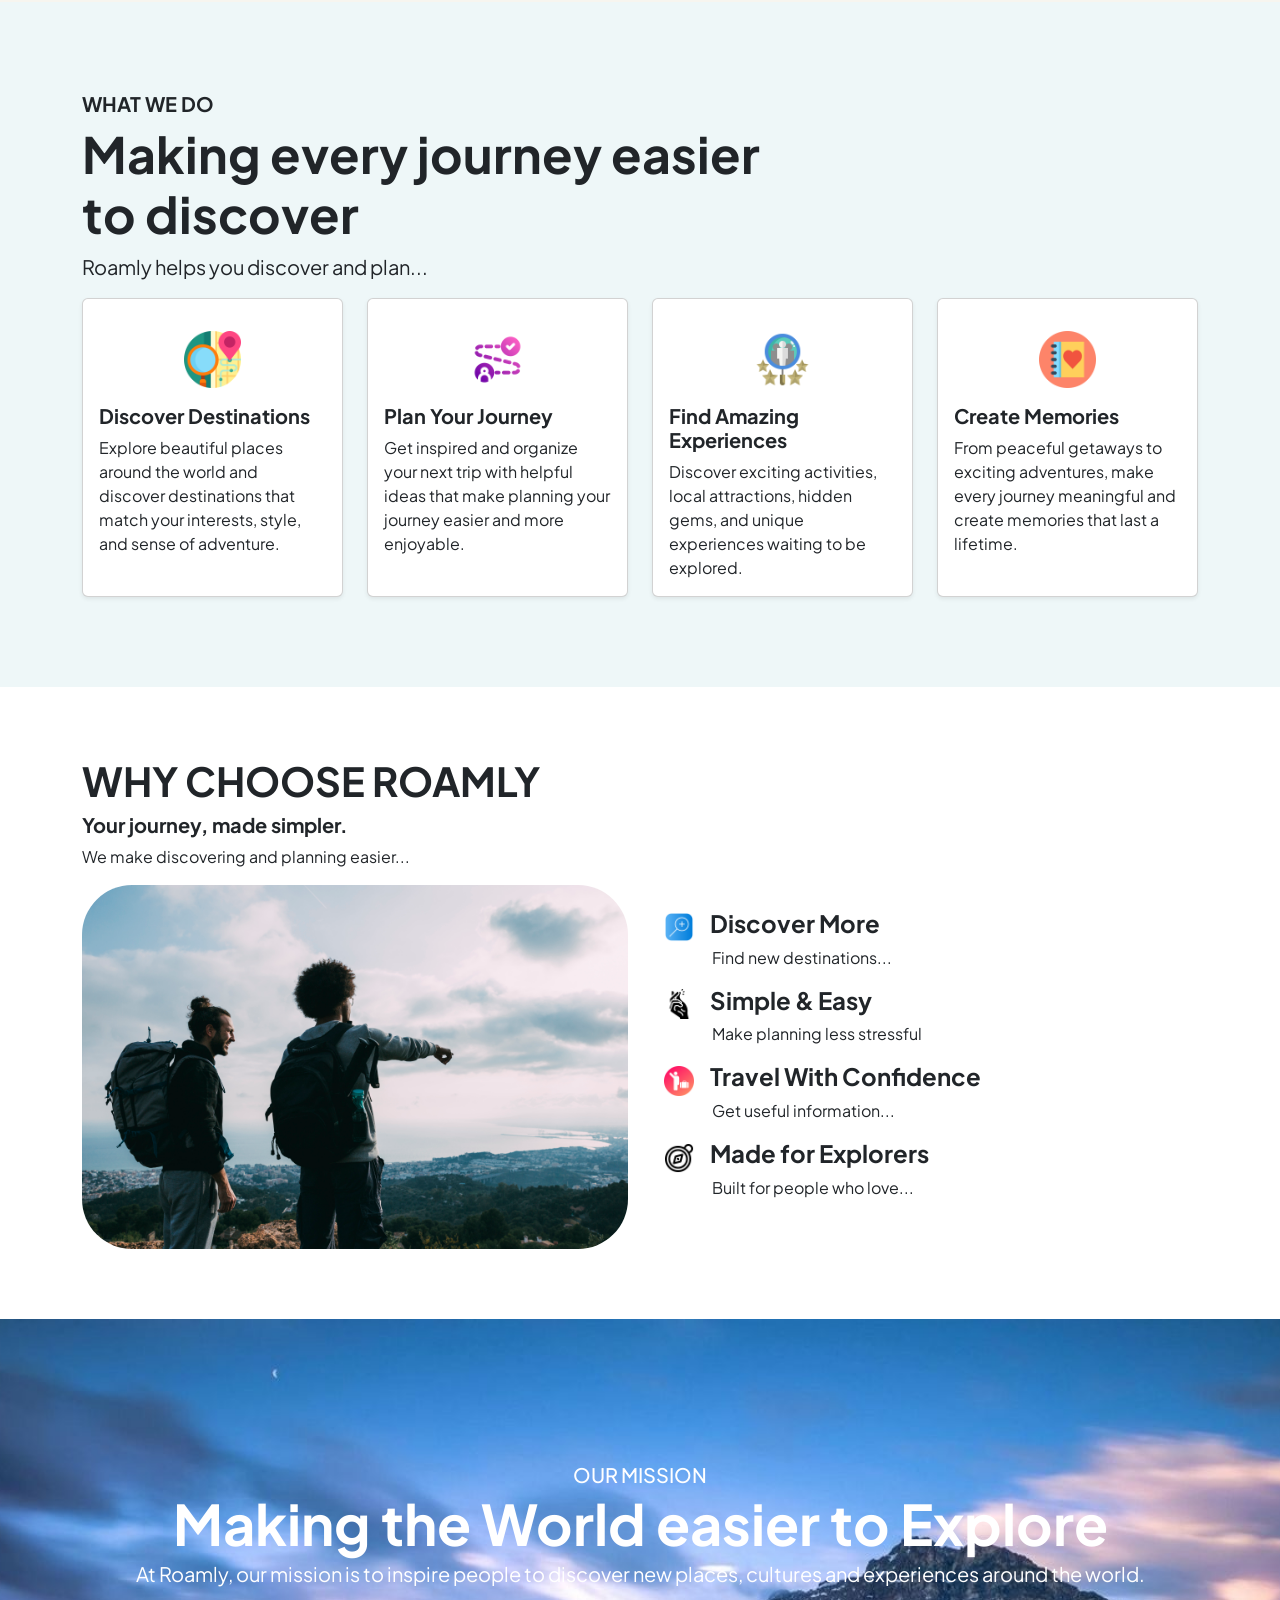
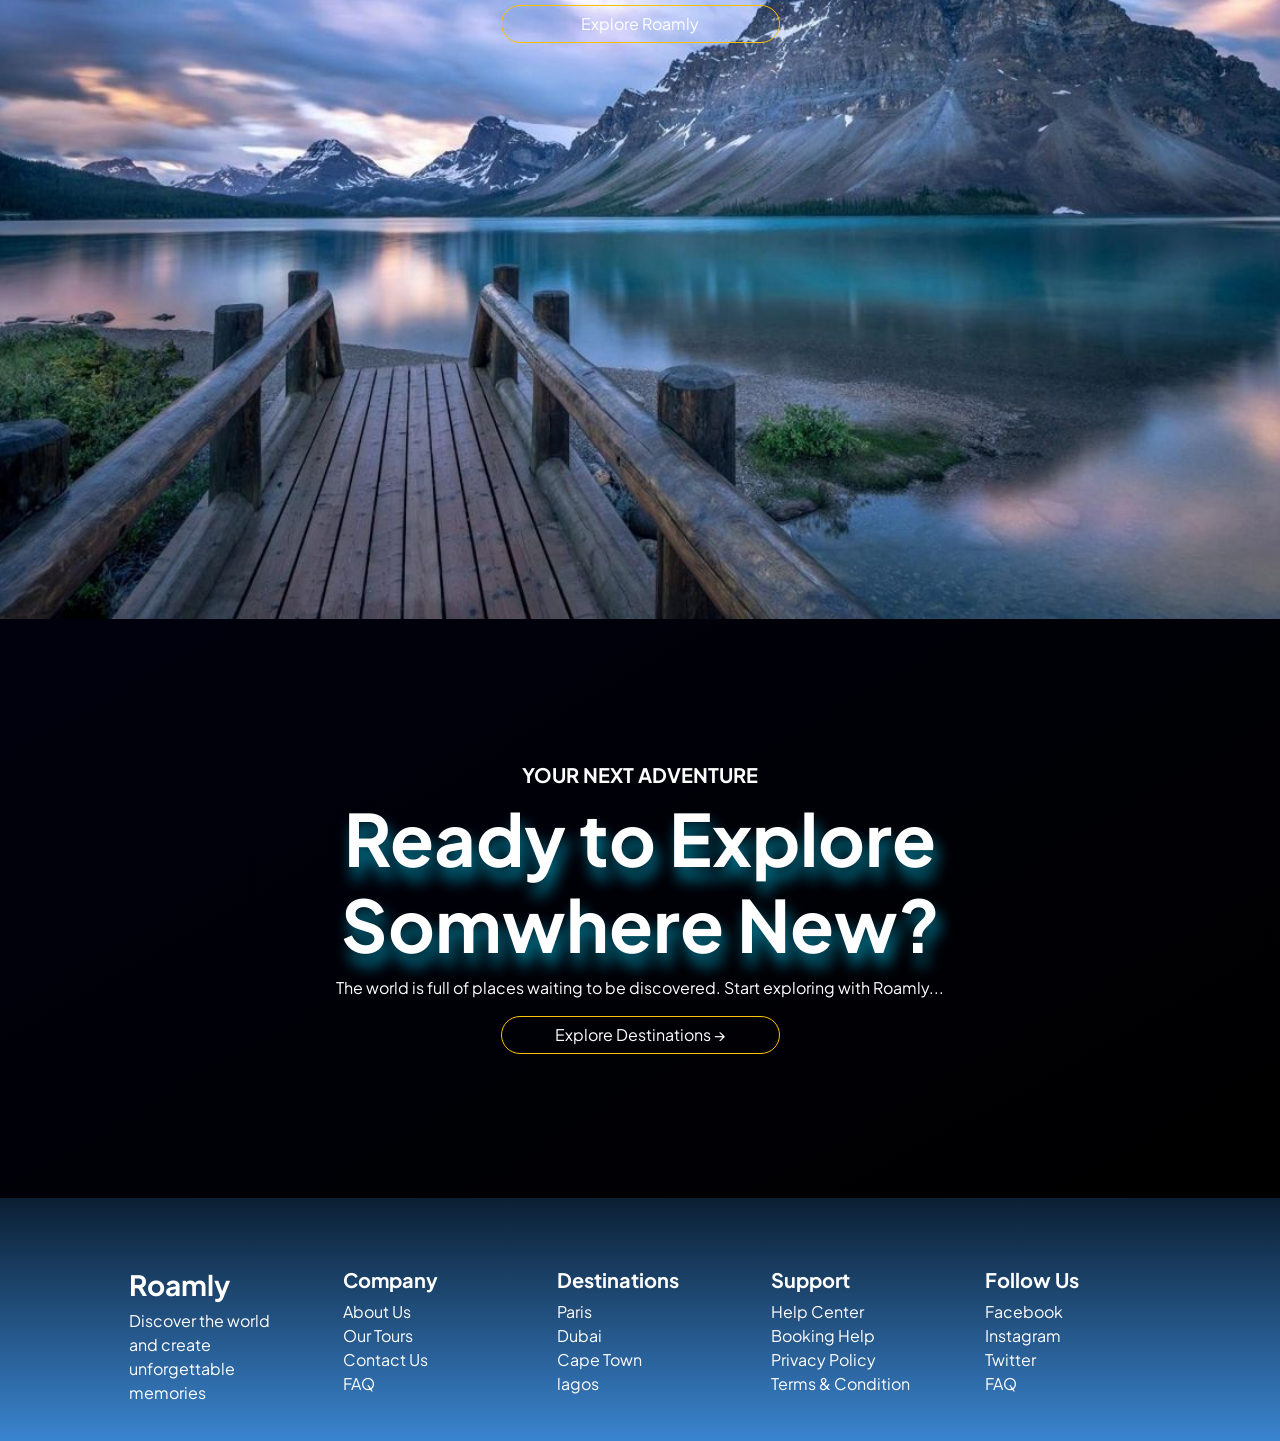
==== commit 05c54680: "I am building Roamly" ====
--- a/about.html
+++ b/about.html
@@ -189,25 +189,33 @@
 
 <section class="mission py-5">
   <div class="container py-5">
+    <div class="row">
+      <div class="col-lg-12 col-12">
     <div class="text-center text-white mission-content py-5">
   <h5>OUR MISSION</h5>
-  <h1 class="fw-bold lh-1">Making the World easier to Explore</h1>
+  <h1 class="fw-bold lh-1 display-4">Making the World easier to Explore</h1>
   <p class="fs-5">At Roamly, our mission is to inspire people
      to discover new places, cultures and experiences
      around the world.</p>
     <button type="submit" class="btn rounded-pill w-25 text-white btn-outline-warning">Explore Roamly</button>
 </div>
+</div>
+</div>
   </div>
   </section>
 
   <section class="adventure py-5">
 <div class="container py-5">
+<div class="row">
+  <div class="col-12">
   <div class="adventure-content text-center py-5">
     <h5 class="text-white fw-bold">YOUR NEXT ADVENTURE</h5>
-    <h1 class="text-white fw-bold">Ready to Explore<br> Somwhere New?</h1>
+    <h1 class="text-white fw-bold display-2">Ready to Explore<br> Somwhere New?</h1>
     <p class="text-white">The world is full of places waiting to be discovered. Start exploring with Roamly...</p>
-        <button type="submit" class="btn rounded-pill w-25 text-white btn-outline-warning">Explore Destinations →</button>
-  </div>
+        <button type="submit" class="btn rounded-pill w-25 text-white btn-outline-warning text-wrap">Explore Destinations →</button>
+  </div>
+</div>
+</div>
 </div>
   </section>
 
--- a/about.css
+++ b/about.css
@@ -96,16 +96,12 @@
     object-fit: cover;
     height: 100vh;
 }
-.mission h1 {
-    font-size: 90px;
-}
 .adventure {
  background: #000000;
 background: linear-gradient(330deg, rgba(0, 0, 0, 1) 0%, rgba(0, 1, 13, 1) 100%);;
 }
 
 .adventure h1 {
-    font-size: 90px;
      text-shadow: 4px 12px 15px rgba(0, 180, 216, 0.7);
 }
 .footer {
